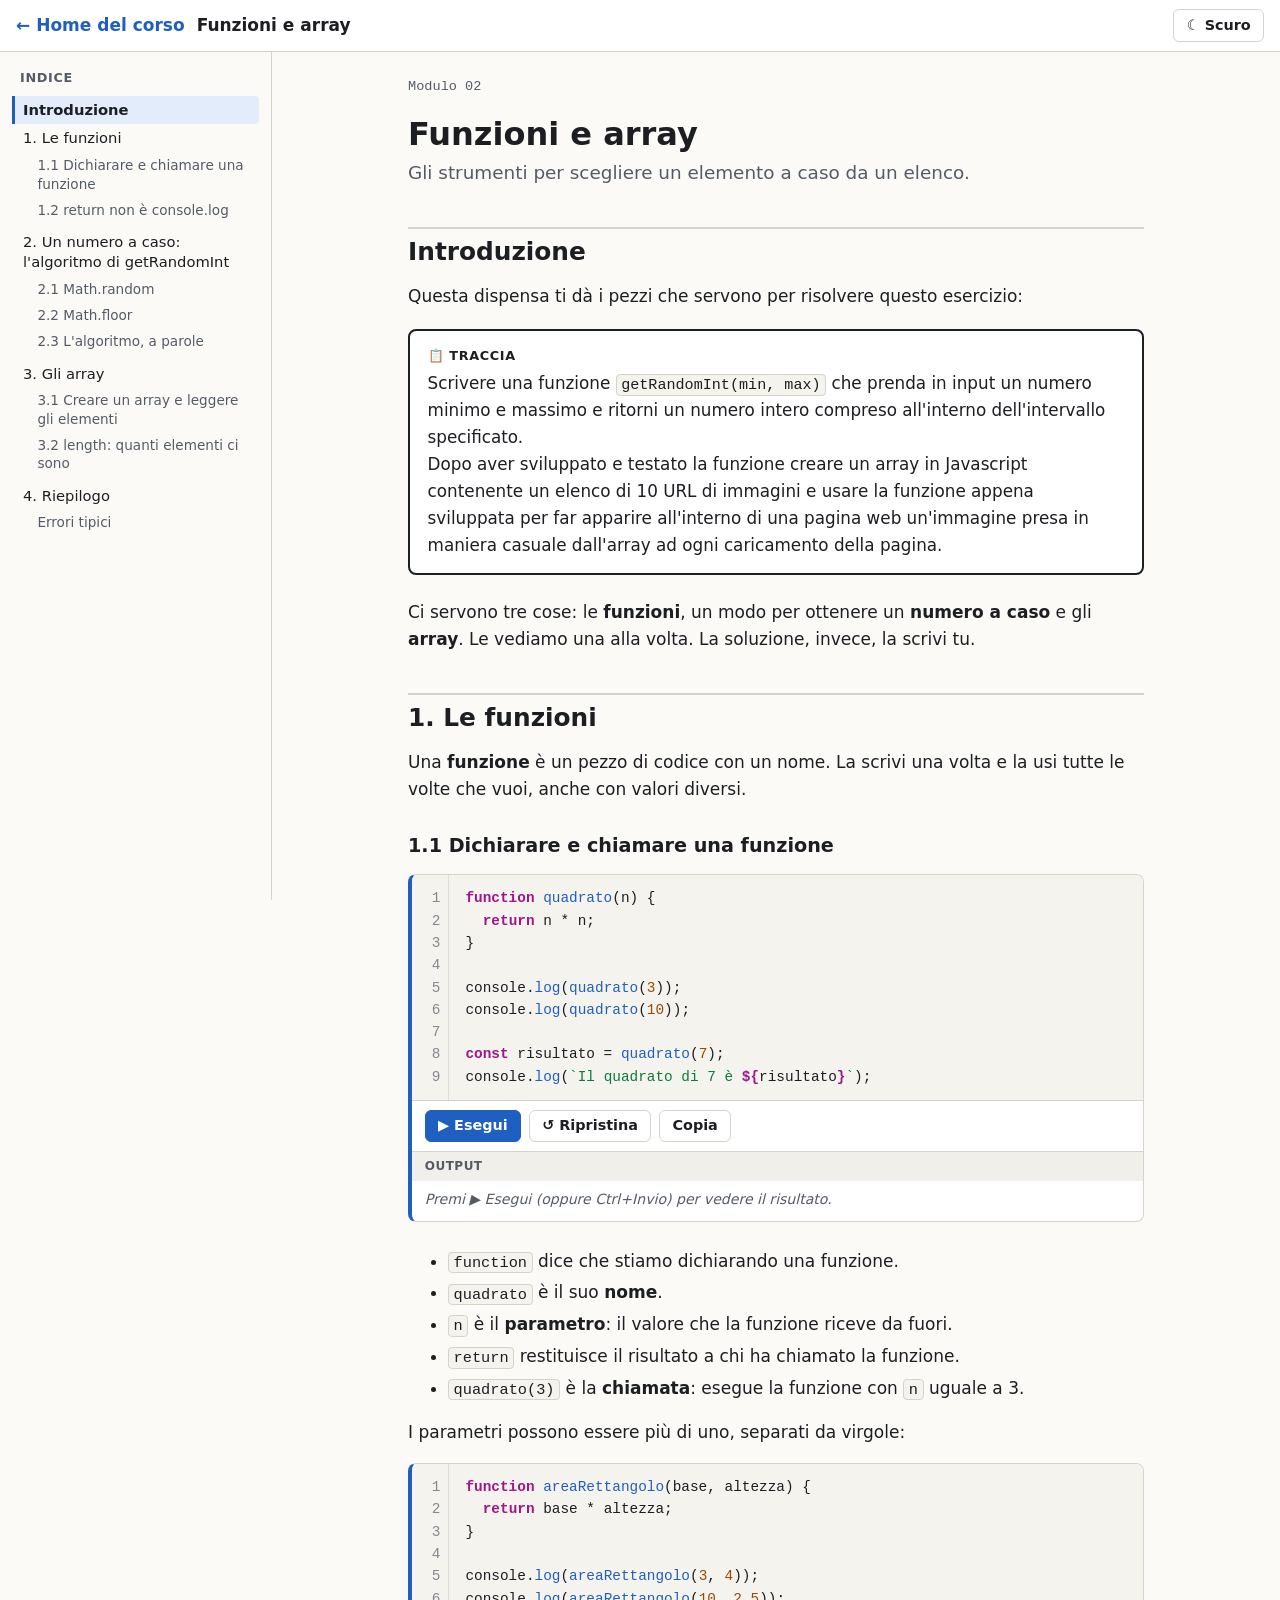
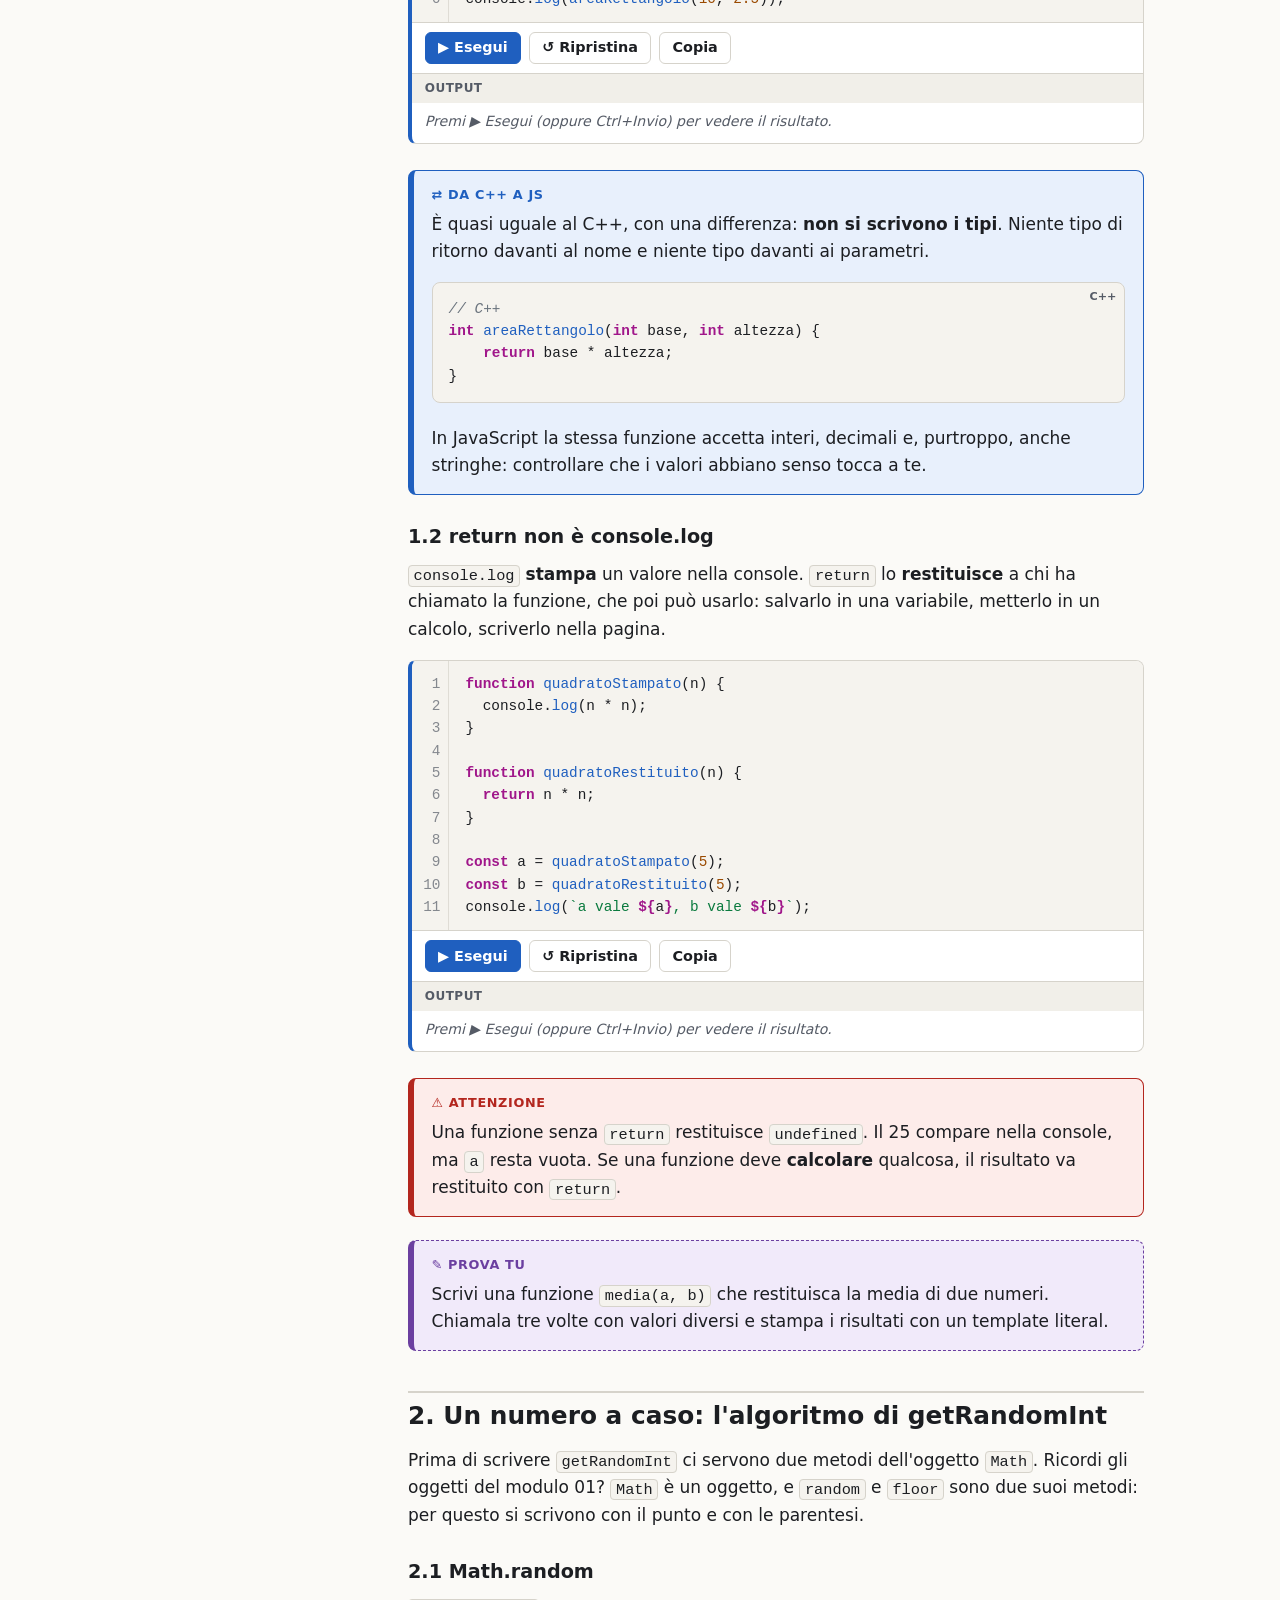
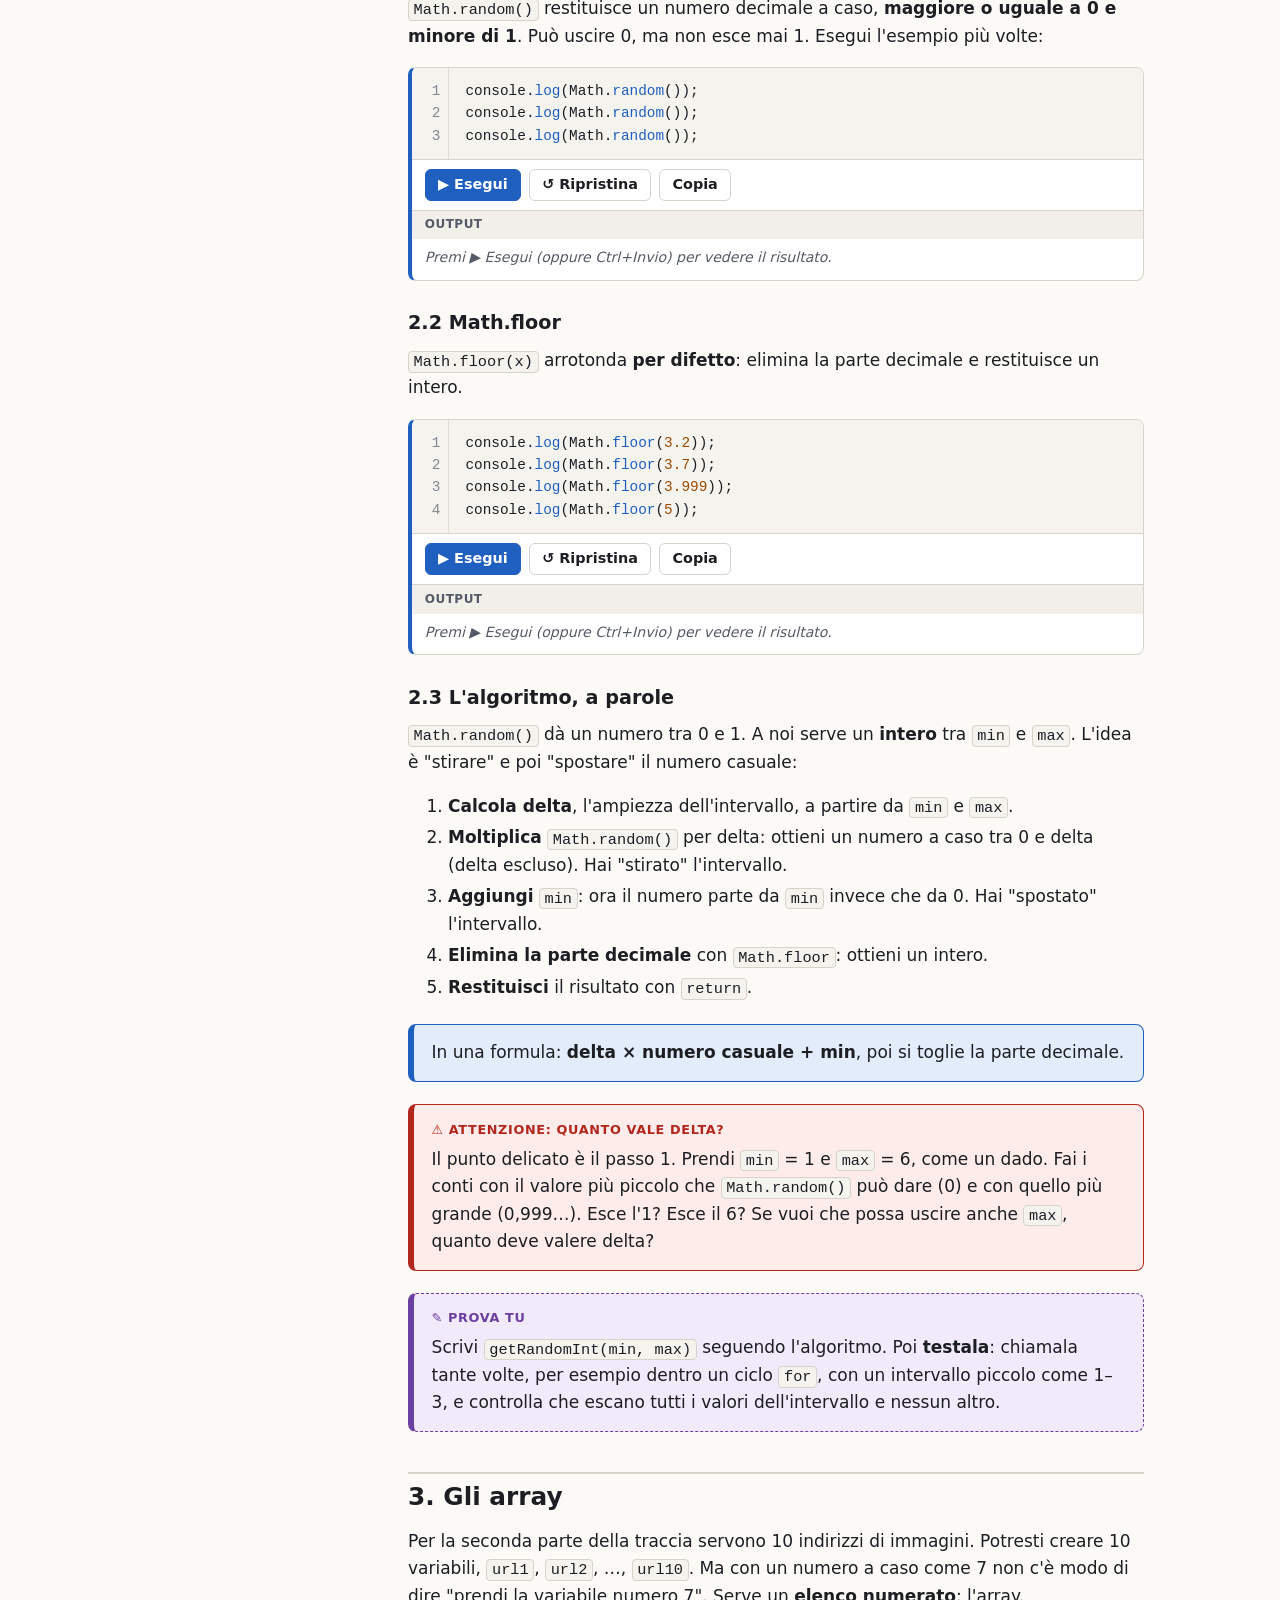
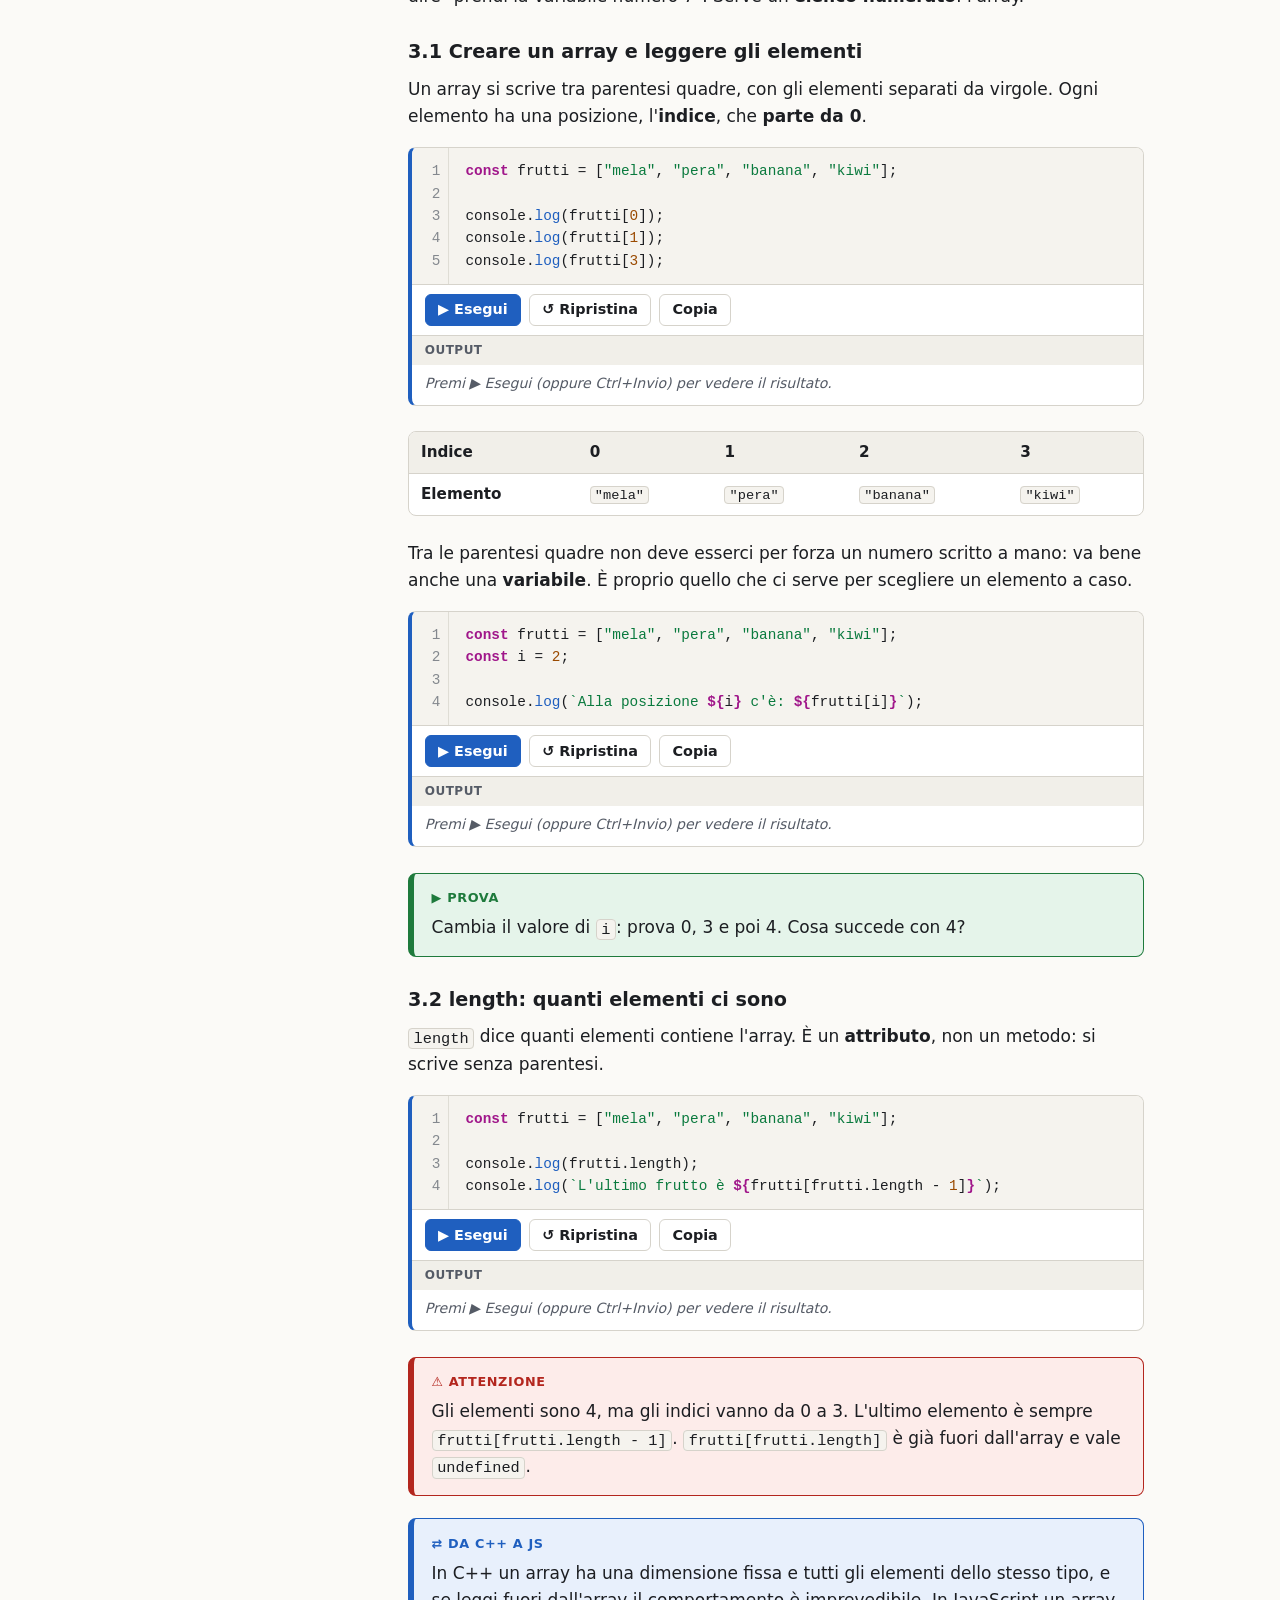
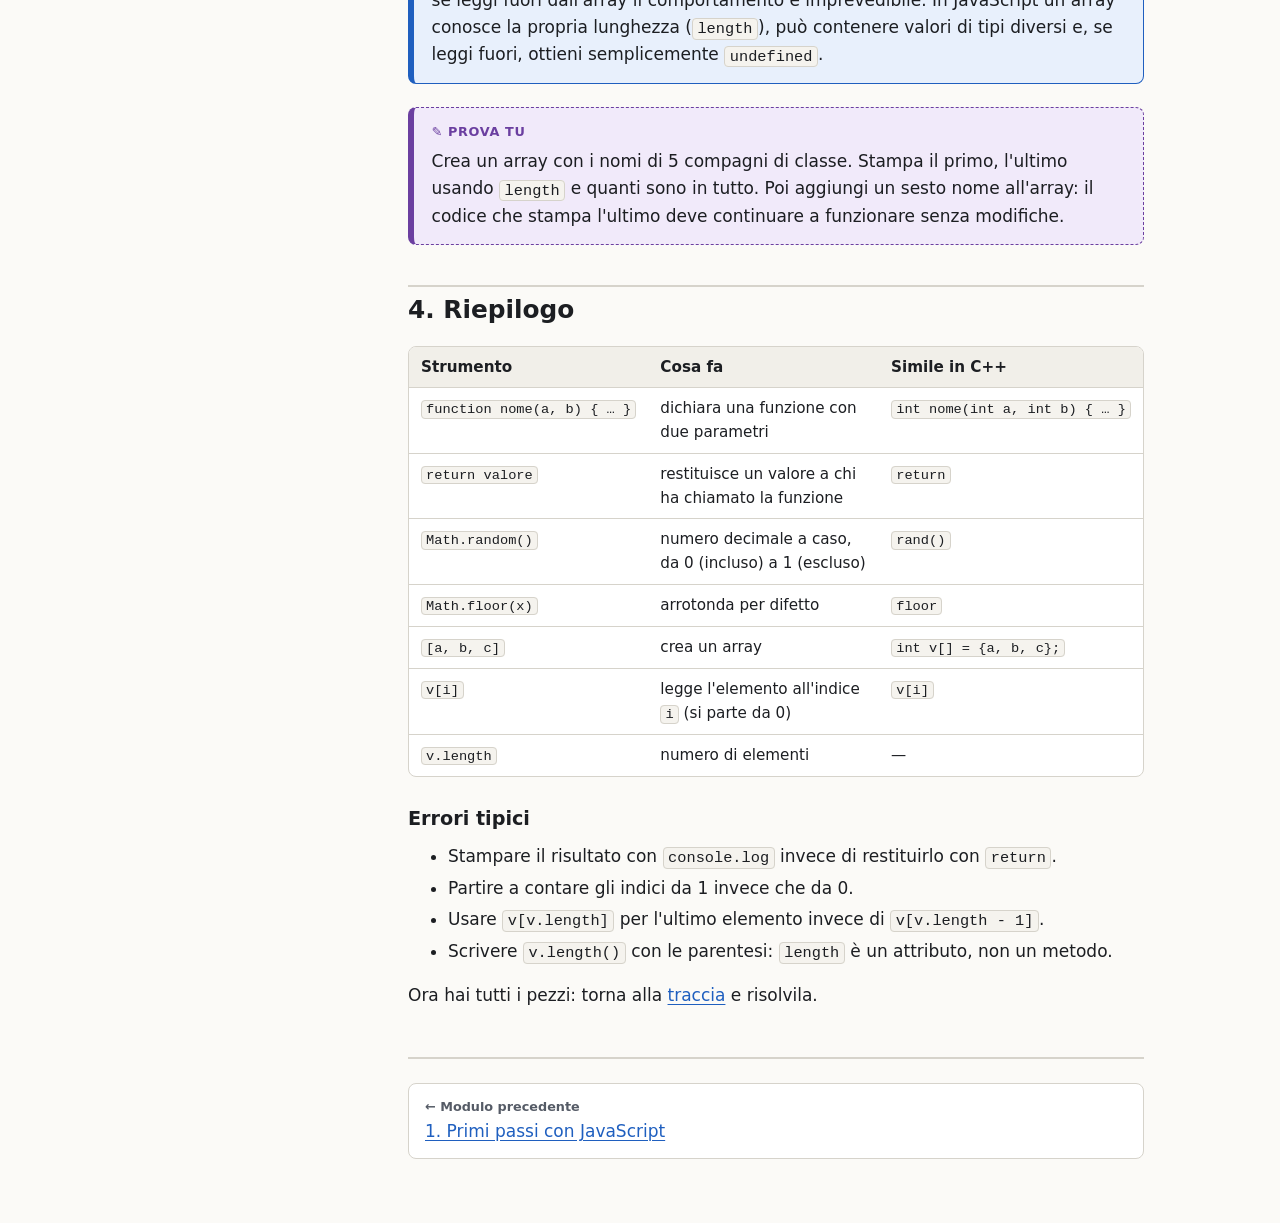
==== moduli/02-funzioni-array/index.html @ aa4c2f91 "Modulo 02: funzioni, algoritmo di getRandomInt e primi passi con gli array Co-Authored-By: Claude Op" ====
<!DOCTYPE html>
<html lang="it">
<head>
  <meta charset="UTF-8">
  <meta name="viewport" content="width=device-width, initial-scale=1">
  <title>Funzioni e array · TPSIT 4° anno</title>
  <link rel="stylesheet" href="../../assets/css/base.css">
  <link rel="stylesheet" href="../../assets/css/dispensa.css">
  <script src="../../assets/js/tema.js"></script>
  <script src="../../corso.js" defer></script>
  <script src="../../assets/js/corso-ui.js" defer></script>
  <script src="../../assets/js/dispensa.js" defer></script>
  <script src="../../assets/js/runner.js" defer></script>
</head>
<body data-radice="../../" data-modulo="02-funzioni-array">

  <header class="barra">
    <button type="button" class="pulsante indice-apri" aria-controls="indice" aria-expanded="false">☰ Indice</button>
    <a class="barra-home" href="../../index.html">← Home <span class="testo-lungo">del corso</span></a>
    <span class="barra-titolo">Funzioni e array</span>
    <button type="button" class="pulsante tema-interruttore" data-tema-interruttore>☾ Scuro</button>
  </header>

  <div class="dispensa">
    <nav class="dispensa-indice" id="indice" aria-label="Indice della dispensa">
      <p class="indice-titolo">Indice</p>
      <ol data-indice></ol>
    </nav>

    <main class="dispensa-contenuto">
      <header class="dispensa-intestazione">
        <p class="scheda-numero">Modulo 02</p>
        <h1>Funzioni e array</h1>
        <p class="sottotitolo">Gli strumenti per scegliere un elemento a caso da un elenco.</p>
      </header>

      <!-- ================================================================
           INTRODUZIONE
           ================================================================ -->
      <section>
        <h2 id="introduzione">Introduzione</h2>

        <p>Questa dispensa ti dà i pezzi che servono per risolvere questo esercizio:</p>

        <blockquote class="traccia">
          <p>Scrivere una funzione <code>getRandomInt(min, max)</code> che prenda in input un numero minimo e massimo e ritorni un numero intero compreso all'interno dell'intervallo specificato.</p>
          <p>Dopo aver sviluppato e testato la funzione creare un array in Javascript contenente un elenco di 10 URL di immagini e usare la funzione appena sviluppata per far apparire all'interno di una pagina web un'immagine presa in maniera casuale dall'array ad ogni caricamento della pagina.</p>
        </blockquote>

        <p>Ci servono tre cose: le <strong>funzioni</strong>, un modo per ottenere un <strong>numero a caso</strong> e gli <strong>array</strong>. Le vediamo una alla volta. La soluzione, invece, la scrivi tu.</p>
      </section>

      <!-- ================================================================
           1. FUNZIONI
           ================================================================ -->
      <section>
        <h2 id="s1">1. Le funzioni</h2>

        <p>Una <strong>funzione</strong> è un pezzo di codice con un nome. La scrivi una volta e la usi tutte le volte che vuoi, anche con valori diversi.</p>

        <h3 id="s1-1">1.1 Dichiarare e chiamare una funzione</h3>

        <script type="text/plain" data-esegui>
          function quadrato(n) {
            return n * n;
          }

          console.log(quadrato(3));
          console.log(quadrato(10));

          const risultato = quadrato(7);
          console.log(`Il quadrato di 7 è ${risultato}`);
        </script>

        <ul>
          <li><code>function</code> dice che stiamo dichiarando una funzione.</li>
          <li><code>quadrato</code> è il suo <strong>nome</strong>.</li>
          <li><code>n</code> è il <strong>parametro</strong>: il valore che la funzione riceve da fuori.</li>
          <li><code>return</code> restituisce il risultato a chi ha chiamato la funzione.</li>
          <li><code>quadrato(3)</code> è la <strong>chiamata</strong>: esegue la funzione con <code>n</code> uguale a 3.</li>
        </ul>

        <p>I parametri possono essere più di uno, separati da virgole:</p>

        <script type="text/plain" data-esegui>
          function areaRettangolo(base, altezza) {
            return base * altezza;
          }

          console.log(areaRettangolo(3, 4));
          console.log(areaRettangolo(10, 2.5));
        </script>

        <aside class="box box-cpp">
          <p>È quasi uguale al C++, con una differenza: <strong>non si scrivono i tipi</strong>. Niente tipo di ritorno davanti al nome e niente tipo davanti ai parametri.</p>
          <script type="text/plain" data-codice="cpp">
            // C++
            int areaRettangolo(int base, int altezza) {
                return base * altezza;
            }
          </script>
          <p>In JavaScript la stessa funzione accetta interi, decimali e, purtroppo, anche stringhe: controllare che i valori abbiano senso tocca a te.</p>
        </aside>

        <h3 id="s1-2">1.2 return non è console.log</h3>

        <p><code>console.log</code> <strong>stampa</strong> un valore nella console. <code>return</code> lo <strong>restituisce</strong> a chi ha chiamato la funzione, che poi può usarlo: salvarlo in una variabile, metterlo in un calcolo, scriverlo nella pagina.</p>

        <script type="text/plain" data-esegui>
          function quadratoStampato(n) {
            console.log(n * n);
          }

          function quadratoRestituito(n) {
            return n * n;
          }

          const a = quadratoStampato(5);
          const b = quadratoRestituito(5);
          console.log(`a vale ${a}, b vale ${b}`);
        </script>

        <aside class="box box-attenzione">
          <p>Una funzione senza <code>return</code> restituisce <code>undefined</code>. Il 25 compare nella console, ma <code>a</code> resta vuota. Se una funzione deve <strong>calcolare</strong> qualcosa, il risultato va restituito con <code>return</code>.</p>
        </aside>

        <aside class="box box-prova-tu">
          <p>Scrivi una funzione <code>media(a, b)</code> che restituisca la media di due numeri. Chiamala tre volte con valori diversi e stampa i risultati con un template literal.</p>
        </aside>
      </section>

      <!-- ================================================================
           2. NUMERI A CASO
           ================================================================ -->
      <section>
        <h2 id="s2">2. Un numero a caso: l'algoritmo di getRandomInt</h2>

        <p>Prima di scrivere <code>getRandomInt</code> ci servono due metodi dell'oggetto <code>Math</code>. Ricordi gli oggetti del modulo 01? <code>Math</code> è un oggetto, e <code>random</code> e <code>floor</code> sono due suoi metodi: per questo si scrivono con il punto e con le parentesi.</p>

        <h3 id="s2-1">2.1 Math.random</h3>

        <p><code>Math.random()</code> restituisce un numero decimale a caso, <strong>maggiore o uguale a 0 e minore di 1</strong>. Può uscire 0, ma non esce mai 1. Esegui l'esempio più volte:</p>

        <script type="text/plain" data-esegui>
          console.log(Math.random());
          console.log(Math.random());
          console.log(Math.random());
        </script>

        <h3 id="s2-2">2.2 Math.floor</h3>

        <p><code>Math.floor(x)</code> arrotonda <strong>per difetto</strong>: elimina la parte decimale e restituisce un intero.</p>

        <script type="text/plain" data-esegui>
          console.log(Math.floor(3.2));
          console.log(Math.floor(3.7));
          console.log(Math.floor(3.999));
          console.log(Math.floor(5));
        </script>

        <h3 id="s2-3">2.3 L'algoritmo, a parole</h3>

        <p><code>Math.random()</code> dà un numero tra 0 e 1. A noi serve un <strong>intero</strong> tra <code>min</code> e <code>max</code>. L'idea è "stirare" e poi "spostare" il numero casuale:</p>

        <ol>
          <li><strong>Calcola delta</strong>, l'ampiezza dell'intervallo, a partire da <code>min</code> e <code>max</code>.</li>
          <li><strong>Moltiplica</strong> <code>Math.random()</code> per delta: ottieni un numero a caso tra 0 e delta (delta escluso). Hai "stirato" l'intervallo.</li>
          <li><strong>Aggiungi</strong> <code>min</code>: ora il numero parte da <code>min</code> invece che da 0. Hai "spostato" l'intervallo.</li>
          <li><strong>Elimina la parte decimale</strong> con <code>Math.floor</code>: ottieni un intero.</li>
          <li><strong>Restituisci</strong> il risultato con <code>return</code>.</li>
        </ol>

        <aside class="box box-regola">
          <p>In una formula: <strong>delta × numero casuale + min</strong>, poi si toglie la parte decimale.</p>
        </aside>

        <aside class="box box-attenzione" data-titolo="⚠ Attenzione: quanto vale delta?">
          <p>Il punto delicato è il passo 1. Prendi <code>min</code> = 1 e <code>max</code> = 6, come un dado. Fai i conti con il valore più piccolo che <code>Math.random()</code> può dare (0) e con quello più grande (0,999…). Esce l'1? Esce il 6? Se vuoi che possa uscire anche <code>max</code>, quanto deve valere delta?</p>
        </aside>

        <aside class="box box-prova-tu">
          <p>Scrivi <code>getRandomInt(min, max)</code> seguendo l'algoritmo. Poi <strong>testala</strong>: chiamala tante volte, per esempio dentro un ciclo <code>for</code>, con un intervallo piccolo come 1–3, e controlla che escano tutti i valori dell'intervallo e nessun altro.</p>
        </aside>
      </section>

      <!-- ================================================================
           3. ARRAY
           ================================================================ -->
      <section>
        <h2 id="s3">3. Gli array</h2>

        <p>Per la seconda parte della traccia servono 10 indirizzi di immagini. Potresti creare 10 variabili, <code>url1</code>, <code>url2</code>, …, <code>url10</code>. Ma con un numero a caso come 7 non c'è modo di dire "prendi la variabile numero 7". Serve un <strong>elenco numerato</strong>: l'array.</p>

        <h3 id="s3-1">3.1 Creare un array e leggere gli elementi</h3>

        <p>Un array si scrive tra parentesi quadre, con gli elementi separati da virgole. Ogni elemento ha una posizione, l'<strong>indice</strong>, che <strong>parte da 0</strong>.</p>

        <script type="text/plain" data-esegui>
          const frutti = ["mela", "pera", "banana", "kiwi"];

          console.log(frutti[0]);
          console.log(frutti[1]);
          console.log(frutti[3]);
        </script>

        <div class="tabella">
          <table>
            <thead><tr><th>Indice</th><th>0</th><th>1</th><th>2</th><th>3</th></tr></thead>
            <tbody><tr><td><strong>Elemento</strong></td><td><code>"mela"</code></td><td><code>"pera"</code></td><td><code>"banana"</code></td><td><code>"kiwi"</code></td></tr></tbody>
          </table>
        </div>

        <p>Tra le parentesi quadre non deve esserci per forza un numero scritto a mano: va bene anche una <strong>variabile</strong>. È proprio quello che ci serve per scegliere un elemento a caso.</p>

        <script type="text/plain" data-esegui>
          const frutti = ["mela", "pera", "banana", "kiwi"];
          const i = 2;

          console.log(`Alla posizione ${i} c'è: ${frutti[i]}`);
        </script>

        <aside class="box box-prova">
          <p>Cambia il valore di <code>i</code>: prova 0, 3 e poi 4. Cosa succede con 4?</p>
        </aside>

        <h3 id="s3-2">3.2 length: quanti elementi ci sono</h3>

        <p><code>length</code> dice quanti elementi contiene l'array. È un <strong>attributo</strong>, non un metodo: si scrive senza parentesi.</p>

        <script type="text/plain" data-esegui>
          const frutti = ["mela", "pera", "banana", "kiwi"];

          console.log(frutti.length);
          console.log(`L'ultimo frutto è ${frutti[frutti.length - 1]}`);
        </script>

        <aside class="box box-attenzione">
          <p>Gli elementi sono 4, ma gli indici vanno da 0 a 3. L'ultimo elemento è sempre <code>frutti[frutti.length - 1]</code>. <code>frutti[frutti.length]</code> è già fuori dall'array e vale <code>undefined</code>.</p>
        </aside>

        <aside class="box box-cpp">
          <p>In C++ un array ha una dimensione fissa e tutti gli elementi dello stesso tipo, e se leggi fuori dall'array il comportamento è imprevedibile. In JavaScript un array conosce la propria lunghezza (<code>length</code>), può contenere valori di tipi diversi e, se leggi fuori, ottieni semplicemente <code>undefined</code>.</p>
        </aside>

        <aside class="box box-prova-tu">
          <p>Crea un array con i nomi di 5 compagni di classe. Stampa il primo, l'ultimo usando <code>length</code> e quanti sono in tutto. Poi aggiungi un sesto nome all'array: il codice che stampa l'ultimo deve continuare a funzionare senza modifiche.</p>
        </aside>
      </section>

      <!-- ================================================================
           4. RIEPILOGO
           ================================================================ -->
      <section>
        <h2 id="s4">4. Riepilogo</h2>

        <div class="tabella">
          <table>
            <thead><tr><th>Strumento</th><th>Cosa fa</th><th>Simile in C++</th></tr></thead>
            <tbody>
              <tr><td><code>function nome(a, b) { … }</code></td><td>dichiara una funzione con due parametri</td><td><code>int nome(int a, int b) { … }</code></td></tr>
              <tr><td><code>return valore</code></td><td>restituisce un valore a chi ha chiamato la funzione</td><td><code>return</code></td></tr>
              <tr><td><code>Math.random()</code></td><td>numero decimale a caso, da 0 (incluso) a 1 (escluso)</td><td><code>rand()</code></td></tr>
              <tr><td><code>Math.floor(x)</code></td><td>arrotonda per difetto</td><td><code>floor</code></td></tr>
              <tr><td><code>[a, b, c]</code></td><td>crea un array</td><td><code>int v[] = {a, b, c};</code></td></tr>
              <tr><td><code>v[i]</code></td><td>legge l'elemento all'indice <code>i</code> (si parte da 0)</td><td><code>v[i]</code></td></tr>
              <tr><td><code>v.length</code></td><td>numero di elementi</td><td>—</td></tr>
            </tbody>
          </table>
        </div>

        <h3 id="s4-errori">Errori tipici</h3>

        <ul>
          <li>Stampare il risultato con <code>console.log</code> invece di restituirlo con <code>return</code>.</li>
          <li>Partire a contare gli indici da 1 invece che da 0.</li>
          <li>Usare <code>v[v.length]</code> per l'ultimo elemento invece di <code>v[v.length - 1]</code>.</li>
          <li>Scrivere <code>v.length()</code> con le parentesi: <code>length</code> è un attributo, non un metodo.</li>
        </ul>

        <p>Ora hai tutti i pezzi: torna alla <a href="#introduzione">traccia</a> e risolvila.</p>
      </section>

      <nav class="nav-moduli" data-navigazione-moduli aria-label="Altri moduli"></nav>
    </main>
  </div>

</body>
</html>
---- assets/css/base.css ----
/* ==========================================================================
   base.css — stile comune a tutto il corso
   Contiene: variabili dei colori (tema chiaro e scuro), tipografia,
   barra di navigazione, pulsanti, schede della home, box didattici,
   tabelle, blocchi di codice ed evidenziazione della sintassi, stampa.
   ========================================================================== */

/* --------------------------------------------------------------------------
   1. Variabili: tema chiaro (predefinito)
   -------------------------------------------------------------------------- */
:root {
  color-scheme: light;

  --sfondo: #fbfaf7;
  --sfondo-alt: #f1efe9;      /* riquadri, intestazioni di tabella */
  --superficie: #ffffff;      /* schede, editor */
  --testo: #1c1e22;
  --testo-tenue: #555b66;
  --bordo: #d6d3cb;
  --accento: #1f5fbf;
  --accento-testo: #ffffff;
  --accento-tenue: #e3ecfa;
  --focus: #b8860b;

  /* stati: usati con bordi, icone e testo, mai da soli */
  --ok: #1e7a3c;
  --ok-tenue: #e2f3e7;
  --errore: #b3261e;
  --errore-tenue: #fbe6e4;
  --avviso: #8a5a00;
  --avviso-tenue: #fdf1d8;

  /* box didattici */
  --box-cpp: #1f5fbf;        --box-cpp-sfondo: #e8f0fc;
  --box-attenzione: #b3261e; --box-attenzione-sfondo: #fdecea;
  --box-prova: #1e7a3c;      --box-prova-sfondo: #e5f4ea;
  --box-provatu: #6b3fa0;    --box-provatu-sfondo: #f1eafa;
  --box-curiosita: #8a5a00;  --box-curiosita-sfondo: #fdf3dc;

  /* codice */
  --codice-sfondo: #f5f3ee;
  --codice-testo: #1c1e22;
  --tk-commento: #6a737d;
  --tk-stringa: #0a7a3e;
  --tk-numero: #9a4a00;
  --tk-parola: #a0168a;
  --tk-funzione: #1f5fbf;
  --tk-tag: #a0168a;
  --tk-attributo: #9a4a00;
  --tk-proprieta: #1f5fbf;

  --font-testo: system-ui, -apple-system, "Segoe UI", Roboto, "Helvetica Neue", Arial, sans-serif;
  --font-codice: ui-monospace, "Cascadia Code", "SF Mono", Menlo, Consolas, "Liberation Mono", monospace;

  --raggio: 8px;
  --ombra: 0 1px 2px rgba(0, 0, 0, 0.06), 0 2px 8px rgba(0, 0, 0, 0.05);
  --altezza-barra: 3.25rem;
}

/* --------------------------------------------------------------------------
   2. Tema scuro: preferenza di sistema (se l'utente non ha scelto "chiaro")
      oppure scelta manuale. I valori sono ripetuti due volte perché il CSS
      non permette di condividere un blocco tra @media e un selettore.
   -------------------------------------------------------------------------- */
@media (prefers-color-scheme: dark) {
  :root:not([data-tema="chiaro"]) {
    color-scheme: dark;
    --sfondo: #15171b;
    --sfondo-alt: #1f2228;
    --superficie: #1b1e23;
    --testo: #e7e5e0;
    --testo-tenue: #a7adb8;
    --bordo: #393e47;
    --accento: #7fb0ff;
    --accento-testo: #0d1420;
    --accento-tenue: #1d2c45;
    --focus: #f2c94c;
    --ok: #6fd08f;          --ok-tenue: #17321f;
    --errore: #ff8a80;      --errore-tenue: #3a1d1b;
    --avviso: #f2c94c;      --avviso-tenue: #352a10;
    --box-cpp: #7fb0ff;        --box-cpp-sfondo: #1a2638;
    --box-attenzione: #ff8a80; --box-attenzione-sfondo: #351c1a;
    --box-prova: #6fd08f;      --box-prova-sfondo: #172d1e;
    --box-provatu: #c7a6f5;    --box-provatu-sfondo: #2a2138;
    --box-curiosita: #f2c94c;  --box-curiosita-sfondo: #2f2712;
    --codice-sfondo: #1f2228;
    --codice-testo: #e7e5e0;
    --tk-commento: #8b949e;
    --tk-stringa: #8fd6a3;
    --tk-numero: #f0b37e;
    --tk-parola: #f08fd8;
    --tk-funzione: #8ab8ff;
    --tk-tag: #f08fd8;
    --tk-attributo: #f0b37e;
    --tk-proprieta: #8ab8ff;
    --ombra: 0 1px 2px rgba(0, 0, 0, 0.4);
  }
}

:root[data-tema="scuro"] {
  color-scheme: dark;
  --sfondo: #15171b;
  --sfondo-alt: #1f2228;
  --superficie: #1b1e23;
  --testo: #e7e5e0;
  --testo-tenue: #a7adb8;
  --bordo: #393e47;
  --accento: #7fb0ff;
  --accento-testo: #0d1420;
  --accento-tenue: #1d2c45;
  --focus: #f2c94c;
  --ok: #6fd08f;          --ok-tenue: #17321f;
  --errore: #ff8a80;      --errore-tenue: #3a1d1b;
  --avviso: #f2c94c;      --avviso-tenue: #352a10;
  --box-cpp: #7fb0ff;        --box-cpp-sfondo: #1a2638;
  --box-attenzione: #ff8a80; --box-attenzione-sfondo: #351c1a;
  --box-prova: #6fd08f;      --box-prova-sfondo: #172d1e;
  --box-provatu: #c7a6f5;    --box-provatu-sfondo: #2a2138;
  --box-curiosita: #f2c94c;  --box-curiosita-sfondo: #2f2712;
  --codice-sfondo: #1f2228;
  --codice-testo: #e7e5e0;
  --tk-commento: #8b949e;
  --tk-stringa: #8fd6a3;
  --tk-numero: #f0b37e;
  --tk-parola: #f08fd8;
  --tk-funzione: #8ab8ff;
  --tk-tag: #f08fd8;
  --tk-attributo: #f0b37e;
  --tk-proprieta: #8ab8ff;
  --ombra: 0 1px 2px rgba(0, 0, 0, 0.4);
}

/* --------------------------------------------------------------------------
   3. Tipografia e impostazioni generali
   -------------------------------------------------------------------------- */
*, *::before, *::after { box-sizing: border-box; }

/* l'attributo hidden deve vincere su qualsiasi display (es. .pulsante) */
[hidden] { display: none !important; }

html {
  -webkit-text-size-adjust: 100%;
  text-size-adjust: 100%;
  scroll-padding-top: calc(var(--altezza-barra) + 1rem);
}

body {
  margin: 0;
  background: var(--sfondo);
  color: var(--testo);
  font-family: var(--font-testo);
  font-size: 1.0625rem;
  line-height: 1.6;
}

h1, h2, h3, h4 { line-height: 1.25; margin: 1.6em 0 0.6em; }
h1 { font-size: 2rem; margin-top: 0.5em; }
h2 { font-size: 1.55rem; }
h3 { font-size: 1.2rem; }
h4 { font-size: 1.05rem; }

p, ul, ol { margin: 0 0 1em; }
li + li { margin-top: 0.25em; }

a { color: var(--accento); text-underline-offset: 0.15em; }
a:hover { text-decoration-thickness: 2px; }

:focus-visible {
  outline: 3px solid var(--focus);
  outline-offset: 2px;
}

hr { border: 0; border-top: 1px solid var(--bordo); margin: 2.5rem 0; }

strong { font-weight: 700; }

/* codice in linea */
code, kbd {
  font-family: var(--font-codice);
  font-size: 0.9em;
}
:not(pre) > code {
  background: var(--codice-sfondo);
  border: 1px solid var(--bordo);
  border-radius: 4px;
  padding: 0.05em 0.3em;
  overflow-wrap: anywhere;
}
kbd {
  border: 1px solid var(--bordo);
  border-bottom-width: 2px;
  border-radius: 4px;
  padding: 0 0.3em;
  background: var(--superficie);
}

.solo-lettori {
  position: absolute !important;
  width: 1px; height: 1px;
  overflow: hidden;
  clip: rect(0 0 0 0);
  white-space: nowrap;
}

/* --------------------------------------------------------------------------
   4. Barra di navigazione comune
   -------------------------------------------------------------------------- */
.barra {
  position: sticky;
  top: 0;
  z-index: 50;
  display: flex;
  align-items: center;
  gap: 0.75rem;
  min-height: var(--altezza-barra);
  padding: 0.4rem 1rem;
  background: var(--superficie);
  border-bottom: 1px solid var(--bordo);
}
.barra-home {
  white-space: nowrap;
  font-weight: 600;
  text-decoration: none;
}
.barra-home:hover { text-decoration: underline; }
.barra-titolo {
  flex: 1;
  min-width: 0;
  font-weight: 600;
  overflow: hidden;
  text-overflow: ellipsis;
  white-space: nowrap;
}

/* --------------------------------------------------------------------------
   5. Pulsanti
   -------------------------------------------------------------------------- */
.pulsante {
  display: inline-flex;
  align-items: center;
  gap: 0.35em;
  font: inherit;
  font-size: 0.9rem;
  font-weight: 600;
  line-height: 1.2;
  padding: 0.45em 0.85em;
  border: 1px solid var(--bordo);
  border-radius: 6px;
  background: var(--superficie);
  color: var(--testo);
  cursor: pointer;
  text-decoration: none;
}
.pulsante:hover { border-color: var(--accento); }
.pulsante:disabled { opacity: 0.55; cursor: not-allowed; }
.pulsante-primario {
  background: var(--accento);
  border-color: var(--accento);
  color: var(--accento-testo);
}
.pulsante-primario:hover { filter: brightness(1.08); }

.tema-interruttore { flex-shrink: 0; }

/* --------------------------------------------------------------------------
   6. Pagina generica e home del corso
   -------------------------------------------------------------------------- */
.contenitore {
  max-width: 64rem;
  margin: 0 auto;
  padding: 1.5rem 1rem 4rem;
}

.sottotitolo {
  font-size: 1.15rem;
  color: var(--testo-tenue);
  margin-top: -0.3em;
}

.griglia-schede {
  display: grid;
  grid-template-columns: repeat(auto-fill, minmax(17rem, 1fr));
  gap: 1rem;
  padding: 0;
  list-style: none;
}
.griglia-schede > li { margin: 0; }

.scheda {
  position: relative;
  display: flex;
  flex-direction: column;
  height: 100%;
  padding: 1.1rem 1.2rem;
  background: var(--superficie);
  border: 1px solid var(--bordo);
  border-radius: var(--raggio);
  box-shadow: var(--ombra);
}
.scheda h3 { margin: 0 0 0.4em; font-size: 1.15rem; }
.scheda p { margin: 0 0 0.75em; color: var(--testo-tenue); }
.scheda-numero {
  font-family: var(--font-codice);
  font-size: 0.85rem;
  color: var(--testo-tenue);
}
/* tutta la scheda è cliccabile: il link si estende con ::after */
.scheda a.scheda-link { text-decoration: none; color: var(--testo); }
.scheda a.scheda-link::after { content: ""; position: absolute; inset: 0; border-radius: var(--raggio); }
.scheda:has(a.scheda-link:hover) { border-color: var(--accento); }
.scheda:has(a.scheda-link:focus-visible) { outline: 3px solid var(--focus); outline-offset: 2px; }
.scheda a.scheda-link:focus-visible { outline: none; }

.scheda-argomenti {
  display: flex;
  flex-wrap: wrap;
  gap: 0.35rem;
  margin: auto 0 0;
  padding: 0;
  list-style: none;
}
.scheda-argomenti li {
  margin: 0;
  font-size: 0.8rem;
  padding: 0.1em 0.55em;
  border-radius: 999px;
  background: var(--sfondo-alt);
  border: 1px solid var(--bordo);
}

/* moduli in preparazione: visibili ma non cliccabili, con etichetta testuale */
.scheda-preparazione { opacity: 0.75; border-style: dashed; box-shadow: none; }
.etichetta-stato {
  display: inline-block;
  font-size: 0.75rem;
  font-weight: 700;
  text-transform: uppercase;
  letter-spacing: 0.04em;
  padding: 0.1em 0.5em;
  border: 1px dashed var(--testo-tenue);
  border-radius: 4px;
  color: var(--testo-tenue);
  margin-bottom: 0.5em;
  align-self: flex-start;
}

/* --------------------------------------------------------------------------
   7. Box didattici
      Uso: <aside class="box box-cpp"> ... </aside>
      Tipi: box-cpp, box-attenzione, box-prova, box-prova-tu, box-curiosita.
      L'etichetta con l'icona viene aggiunta dal CSS: non va scritta a mano.
   -------------------------------------------------------------------------- */
.box {
  --colore-box: var(--accento);
  --sfondo-box: var(--accento-tenue);
  margin: 1.4rem 0;
  padding: 0.9rem 1.1rem 0.9rem 1.1rem;
  border: 1px solid var(--colore-box);
  border-left-width: 6px;
  border-radius: var(--raggio);
  background: var(--sfondo-box);
  break-inside: avoid;
}
.box::before {
  display: block;
  margin-bottom: 0.35rem;
  font-size: 0.8rem;
  font-weight: 800;
  letter-spacing: 0.05em;
  text-transform: uppercase;
  color: var(--colore-box);
}
.box > :last-child { margin-bottom: 0; }

.box-cpp        { --colore-box: var(--box-cpp);        --sfondo-box: var(--box-cpp-sfondo); }
.box-attenzione { --colore-box: var(--box-attenzione); --sfondo-box: var(--box-attenzione-sfondo); }
.box-prova      { --colore-box: var(--box-prova);      --sfondo-box: var(--box-prova-sfondo); }
.box-prova-tu   { --colore-box: var(--box-provatu);    --sfondo-box: var(--box-provatu-sfondo); border-style: dashed; border-left-style: solid; }
.box-curiosita  { --colore-box: var(--box-curiosita);  --sfondo-box: var(--box-curiosita-sfondo); }

.box-cpp::before        { content: "⇄ Da C++ a JS"; }
.box-attenzione::before { content: "⚠ Attenzione"; }
.box-prova::before      { content: "▶ Prova"; }
.box-prova-tu::before   { content: "✎ Prova tu"; }
.box-curiosita::before  { content: "💡 Curiosità"; }
/* box evidenziato senza etichetta: per regole o frasi chiave già titolate nel testo */
.box-regola { --colore-box: var(--accento); --sfondo-box: var(--accento-tenue); }
.box-regola::before { content: none; }

/* box senza etichetta automatica (quando il titolo è già nel testo) */
.box[data-titolo]::before { content: attr(data-titolo); }

/* Traccia di un esercizio: evidenziata come una consegna */
.traccia {
  margin: 1.2rem 0 1.5rem;
  padding: 0.9rem 1.1rem;
  border: 2px solid var(--testo);
  border-radius: var(--raggio);
  background: var(--superficie);
  font-size: 1.05rem;
  break-inside: avoid;
}
.traccia::before {
  content: "📋 Traccia";
  display: block;
  font-size: 0.8rem;
  font-weight: 800;
  letter-spacing: 0.05em;
  text-transform: uppercase;
  margin-bottom: 0.25rem;
}
.traccia p { margin: 0; }

/* --------------------------------------------------------------------------
   8. Tabelle: scorrimento orizzontale solo dentro il contenitore
      Uso: <div class="tabella"><table>...</table></div>
   -------------------------------------------------------------------------- */
.tabella {
  overflow-x: auto;
  margin: 1.2rem 0 1.5rem;
  border: 1px solid var(--bordo);
  border-radius: var(--raggio);
  background: var(--superficie);
}
.tabella table {
  width: 100%;
  border-collapse: collapse;
  font-size: 0.95rem;
}
.tabella th, .tabella td {
  padding: 0.5rem 0.75rem;
  text-align: left;
  vertical-align: top;
  border-bottom: 1px solid var(--bordo);
}
.tabella th {
  background: var(--sfondo-alt);
  font-weight: 700;
  white-space: nowrap;
}
.tabella tr:last-child td { border-bottom: 0; }
.tabella td code { white-space: nowrap; overflow-wrap: normal; }

/* --------------------------------------------------------------------------
   9. Blocchi di codice da leggere ed evidenziazione della sintassi
      Uso: <pre class="codice"><code class="lang-js">...</code></pre>
      (lang-js, lang-html, lang-css, lang-cpp)
   -------------------------------------------------------------------------- */
pre.codice {
  position: relative;
  margin: 1rem 0 1.4rem;
  padding: 0.9rem 1rem;
  overflow-x: auto;
  background: var(--codice-sfondo);
  color: var(--codice-testo);
  border: 1px solid var(--bordo);
  border-radius: var(--raggio);
  font-family: var(--font-codice);
  font-size: 0.9rem;
  line-height: 1.55;
  tab-size: 2;
}
pre.codice code { font-size: inherit; }
/* etichetta del linguaggio in alto a destra */
pre.codice[data-lingua]::after {
  content: attr(data-lingua);
  position: absolute;
  top: 0.3rem;
  right: 0.5rem;
  font-family: var(--font-testo);
  font-size: 0.7rem;
  font-weight: 700;
  text-transform: uppercase;
  color: var(--testo-tenue);
}

.tk-commento  { color: var(--tk-commento); font-style: italic; }
.tk-stringa   { color: var(--tk-stringa); }
.tk-numero    { color: var(--tk-numero); }
.tk-parola    { color: var(--tk-parola); font-weight: 600; }
.tk-funzione  { color: var(--tk-funzione); }
.tk-tag       { color: var(--tk-tag); }
.tk-attributo { color: var(--tk-attributo); }
.tk-proprieta { color: var(--tk-proprieta); }

/* --------------------------------------------------------------------------
   10. Responsive
   -------------------------------------------------------------------------- */
@media (max-width: 40rem) {
  body { font-size: 1rem; }
  h1 { font-size: 1.6rem; }
  h2 { font-size: 1.35rem; }
  .barra { padding: 0.4rem 0.6rem; gap: 0.5rem; }
  .barra-home .testo-lungo { display: none; }
}

/* --------------------------------------------------------------------------
   11. Stampa (comune). Le regole specifiche delle dispense sono in dispensa.css
   -------------------------------------------------------------------------- */
@media print {
  :root, :root[data-tema="scuro"] {
    color-scheme: light;
    --sfondo: #fff; --superficie: #fff; --sfondo-alt: #f0f0f0;
    --testo: #000; --testo-tenue: #333; --bordo: #999;
    --codice-sfondo: #f6f6f6; --codice-testo: #000;
    --tk-commento: #555; --tk-stringa: #000; --tk-numero: #000; --tk-parola: #000;
    --tk-funzione: #000; --tk-tag: #000; --tk-attributo: #000; --tk-proprieta: #000;
  }
  body { font-size: 11pt; background: #fff; }
  .barra, .pulsante, button, .non-stampare { display: none !important; }
  a { color: #000; }
  pre, .box, .traccia, table, figure { break-inside: avoid; }
  h2, h3, h4 { break-after: avoid; }
  .tk-parola { font-weight: 700; }
}
---- assets/css/dispensa.css ----
/* ==========================================================================
   dispensa.css — layout comune a tutte le dispense
   Contiene: indice laterale (fisso su desktop, a scomparsa su mobile),
   area dei contenuti, componente "codice eseguibile", richiami agli
   strumenti, navigazione tra moduli, regole di stampa delle dispense.
   Va incluso DOPO base.css.
   ========================================================================== */

/* --------------------------------------------------------------------------
   1. Struttura della pagina
   -------------------------------------------------------------------------- */
.dispensa {
  display: grid;
  grid-template-columns: 1fr;
  max-width: 82rem;
  margin: 0 auto;
}

.dispensa-contenuto {
  min-width: 0;          /* permette alle tabelle di scorrere dentro il loro box */
  max-width: 48rem;
  width: 100%;
  margin: 0 auto;
  padding: 1.5rem 1rem 4rem;
}

.dispensa-intestazione { margin-bottom: 2rem; }
.dispensa-intestazione h1 { margin-bottom: 0.3em; }

.dispensa-contenuto section { margin-bottom: 2.5rem; }
.dispensa-contenuto h2 {
  padding-top: 0.5rem;
  border-top: 2px solid var(--bordo);
}

/* --------------------------------------------------------------------------
   2. Indice laterale
   -------------------------------------------------------------------------- */
.indice-apri { display: inline-flex; flex-shrink: 0; }

.dispensa-indice {
  position: fixed;
  top: var(--altezza-barra);
  bottom: 0;
  left: 0;
  z-index: 40;
  width: min(20rem, 85vw);
  padding: 1rem 0.75rem 2rem;
  overflow-y: auto;
  background: var(--superficie);
  border-right: 1px solid var(--bordo);
  box-shadow: 4px 0 16px rgba(0, 0, 0, 0.15);
  transform: translateX(-105%);
  transition: transform 0.2s ease;
  visibility: hidden;
}
.dispensa-indice.aperto { transform: none; visibility: visible; }

.indice-titolo {
  margin: 0 0 0.5rem 0.5rem;
  font-size: 0.8rem;
  font-weight: 800;
  letter-spacing: 0.05em;
  text-transform: uppercase;
  color: var(--testo-tenue);
}
.dispensa-indice ol { list-style: none; margin: 0; padding: 0; }
.dispensa-indice ol ol { padding-left: 0.9rem; margin-bottom: 0.3rem; }
.dispensa-indice li { margin: 0; }
.dispensa-indice a {
  display: block;
  padding: 0.25rem 0.5rem;
  border-left: 3px solid transparent;
  border-radius: 0 4px 4px 0;
  color: var(--testo);
  text-decoration: none;
  font-size: 0.92rem;
  line-height: 1.35;
}
.dispensa-indice ol ol a { font-size: 0.85rem; color: var(--testo-tenue); }
.dispensa-indice a:hover { background: var(--sfondo-alt); }
/* sezione corrente: bordo, sfondo e grassetto (non solo colore) */
.dispensa-indice a.corrente {
  border-left-color: var(--accento);
  background: var(--accento-tenue);
  color: var(--testo);
  font-weight: 700;
}

.velo-indice {
  position: fixed;
  inset: var(--altezza-barra) 0 0 0;
  z-index: 35;
  background: rgba(0, 0, 0, 0.35);
}

@media (min-width: 64rem) {
  .dispensa { grid-template-columns: 17rem minmax(0, 1fr); }
  .indice-apri, .velo-indice { display: none !important; }
  .dispensa-indice {
    position: sticky;
    top: var(--altezza-barra);
    align-self: start;
    height: calc(100vh - var(--altezza-barra));
    width: auto;
    transform: none;
    visibility: visible;
    box-shadow: none;
    background: transparent;
    transition: none;
  }
}

/* --------------------------------------------------------------------------
   3. Componente "codice eseguibile"
   -------------------------------------------------------------------------- */
.runner {
  margin: 1rem 0 1.6rem;
  border: 1px solid var(--bordo);
  border-left: 4px solid var(--accento);
  border-radius: var(--raggio);
  background: var(--superficie);
  overflow: hidden;
}

.runner-etichetta {
  padding: 0.3rem 0.8rem;
  font-size: 0.75rem;
  font-weight: 700;
  letter-spacing: 0.04em;
  text-transform: uppercase;
  color: var(--testo-tenue);
  background: var(--sfondo-alt);
  border-bottom: 1px solid var(--bordo);
}
.runner-etichetta:not(:first-child) { border-top: 1px solid var(--bordo); }

/* editor: numeri di riga + pila (pre colorato sotto, textarea trasparente sopra) */
.editor {
  display: flex;
  background: var(--codice-sfondo);
  font-family: var(--font-codice);
  font-size: 0.9rem;
  line-height: 1.55;
}
.editor-numeri {
  flex: 0 0 auto;
  min-width: 2.6em;
  padding: 0.75rem 0.5rem 0.75rem 0.4rem;
  text-align: right;
  white-space: pre;
  color: var(--testo-tenue);
  opacity: 0.7;
  border-right: 1px solid var(--bordo);
  user-select: none;
}
.editor-scorri { flex: 1; min-width: 0; overflow-x: auto; }
.editor-pila { position: relative; width: max-content; min-width: 100%; }
.editor-colore, .editor-area {
  margin: 0;
  padding: 0.75rem 1rem;
  border: 0;
  font: inherit;
  line-height: inherit;
  letter-spacing: normal;
  tab-size: 2;
  white-space: pre;
  word-wrap: normal;
  overflow-wrap: normal;
}
.editor-colore { color: var(--codice-testo); pointer-events: none; }
.editor-colore code { font: inherit; }
.editor-area {
  position: absolute;
  inset: 0;
  width: 100%;
  height: 100%;
  resize: none;
  overflow: hidden;
  background: transparent;
  color: transparent;
  -webkit-text-fill-color: transparent;
  caret-color: var(--testo);
  outline: none;
}
.editor-area::selection { background: rgba(31, 95, 191, 0.3); -webkit-text-fill-color: transparent; }
.editor:focus-within { box-shadow: inset 0 0 0 2px var(--focus); }

.runner-barra {
  display: flex;
  flex-wrap: wrap;
  align-items: center;
  gap: 0.5rem;
  padding: 0.55rem 0.8rem;
  border-top: 1px solid var(--bordo);
}
.runner-stato { font-size: 0.85rem; color: var(--testo-tenue); }

.runner-anteprima {
  margin: 0;
  border-top: 1px solid var(--bordo);
}
.runner-anteprima figcaption {
  padding: 0.3rem 0.8rem;
  font-size: 0.75rem;
  font-weight: 700;
  letter-spacing: 0.04em;
  text-transform: uppercase;
  color: var(--testo-tenue);
  background: var(--sfondo-alt);
}
.runner-anteprima figcaption::before { content: "🖥 "; }
.runner-iframe-box { padding: 0.6rem; background: var(--sfondo-alt); }
.runner-iframe {
  display: block;
  width: 100%;
  height: 120px;
  border: 1px solid var(--bordo);
  border-radius: 4px;
  background: #fff;
}
/* esempi senza HTML: l'iframe esiste ma non si vede */
.runner-iframe-nascosto {
  position: absolute;
  width: 0;
  height: 0;
  overflow: hidden;
}
.runner-iframe-nascosto .runner-iframe { width: 0; height: 0; border: 0; }

.runner-output { border-top: 1px solid var(--bordo); }
.runner-output-titolo {
  padding: 0.3rem 0.8rem;
  font-size: 0.75rem;
  font-weight: 700;
  letter-spacing: 0.04em;
  text-transform: uppercase;
  color: var(--testo-tenue);
  background: var(--sfondo-alt);
}
.runner-righe {
  padding: 0.5rem 0.8rem 0.7rem;
  font-family: var(--font-codice);
  font-size: 0.88rem;
  line-height: 1.5;
  max-height: 22rem;
  overflow: auto;
}
.runner-riga {
  padding: 0.15rem 0 0.15rem 0.5rem;
  border-left: 3px solid var(--bordo);
  white-space: pre-wrap;
  overflow-wrap: anywhere;
}
.runner-riga + .runner-riga { margin-top: 0.2rem; }
.runner-segnaposto { color: var(--testo-tenue); font-style: italic; font-family: var(--font-testo); }
.runner-warn { border-left-color: var(--avviso); background: var(--avviso-tenue); }
.runner-error, .runner-errore {
  border-left-color: var(--errore);
  border-left-width: 5px;
  background: var(--errore-tenue);
}
.runner-icona { font-weight: 700; }
.runner-errore .runner-icona, .runner-error .runner-icona { color: var(--errore); }
.runner-warn .runner-icona { color: var(--avviso); }
.runner-errore-messaggio { font-weight: 600; }
.runner-suggerimento {
  margin-top: 0.3rem;
  font-family: var(--font-testo);
  font-size: 0.92rem;
  white-space: normal;
}

/* --------------------------------------------------------------------------
   4. Richiamo a uno strumento (ben visibile)
      Uso: <a class="richiamo" href="..."><strong>Titolo</strong> testo</a>
   -------------------------------------------------------------------------- */
.richiamo {
  display: flex;
  align-items: center;
  gap: 1rem;
  margin: 1.6rem 0;
  padding: 1rem 1.2rem;
  border: 2px solid var(--accento);
  border-radius: var(--raggio);
  background: var(--accento-tenue);
  color: var(--testo);
  text-decoration: none;
  box-shadow: var(--ombra);
}
.richiamo:hover { border-width: 3px; padding: calc(1rem - 1px) calc(1.2rem - 1px); }
.richiamo-icona { font-size: 2rem; line-height: 1; flex-shrink: 0; }
.richiamo strong { display: block; font-size: 1.1rem; color: var(--accento); }
.richiamo-freccia { margin-left: auto; font-size: 1.5rem; color: var(--accento); flex-shrink: 0; }

/* --------------------------------------------------------------------------
   5. Navigazione tra moduli
   -------------------------------------------------------------------------- */
.nav-moduli {
  display: flex;
  flex-wrap: wrap;
  gap: 1rem;
  margin-top: 3rem;
  padding-top: 1.5rem;
  border-top: 2px solid var(--bordo);
}
.nav-modulo {
  flex: 1 1 14rem;
  padding: 0.8rem 1rem;
  border: 1px solid var(--bordo);
  border-radius: var(--raggio);
  background: var(--superficie);
}
.nav-modulo-succ { text-align: right; margin-left: auto; }
.nav-modulo-etichetta {
  display: block;
  font-size: 0.8rem;
  font-weight: 700;
  color: var(--testo-tenue);
}

/* --------------------------------------------------------------------------
   6. Stampa delle dispense
      - niente indice, pulsanti, anteprime e output
      - il codice degli esempi si stampa come testo (il <pre> colorato)
      - i blocchi di codice non vengono spezzati tra due pagine
   -------------------------------------------------------------------------- */
@media print {
  .dispensa { display: block; max-width: none; }
  .dispensa-indice, .velo-indice, .indice-apri, .nav-moduli,
  .runner-barra, .runner-anteprima, .runner-output, .runner-iframe-nascosto,
  .editor-area { display: none !important; }

  .dispensa-contenuto { max-width: none; padding: 0; }
  .dispensa-contenuto h2 { border-top: 0; }
  section { break-inside: auto; }

  .runner { border: 1px solid #999; border-left: 3px solid #000; break-inside: avoid; }
  .runner-etichetta { background: none; }
  .editor { background: #f6f6f6; font-size: 9.5pt; }
  .editor-scorri { overflow: visible; }
  .editor-pila { width: auto; }
  .editor-colore, pre.codice { white-space: pre-wrap; overflow-wrap: anywhere; }
  pre.codice { font-size: 9.5pt; overflow: visible; }

  .richiamo { box-shadow: none; border: 1px solid #000; background: none; }
  .richiamo::after { content: " (" attr(href) ")"; font-size: 9pt; }
}
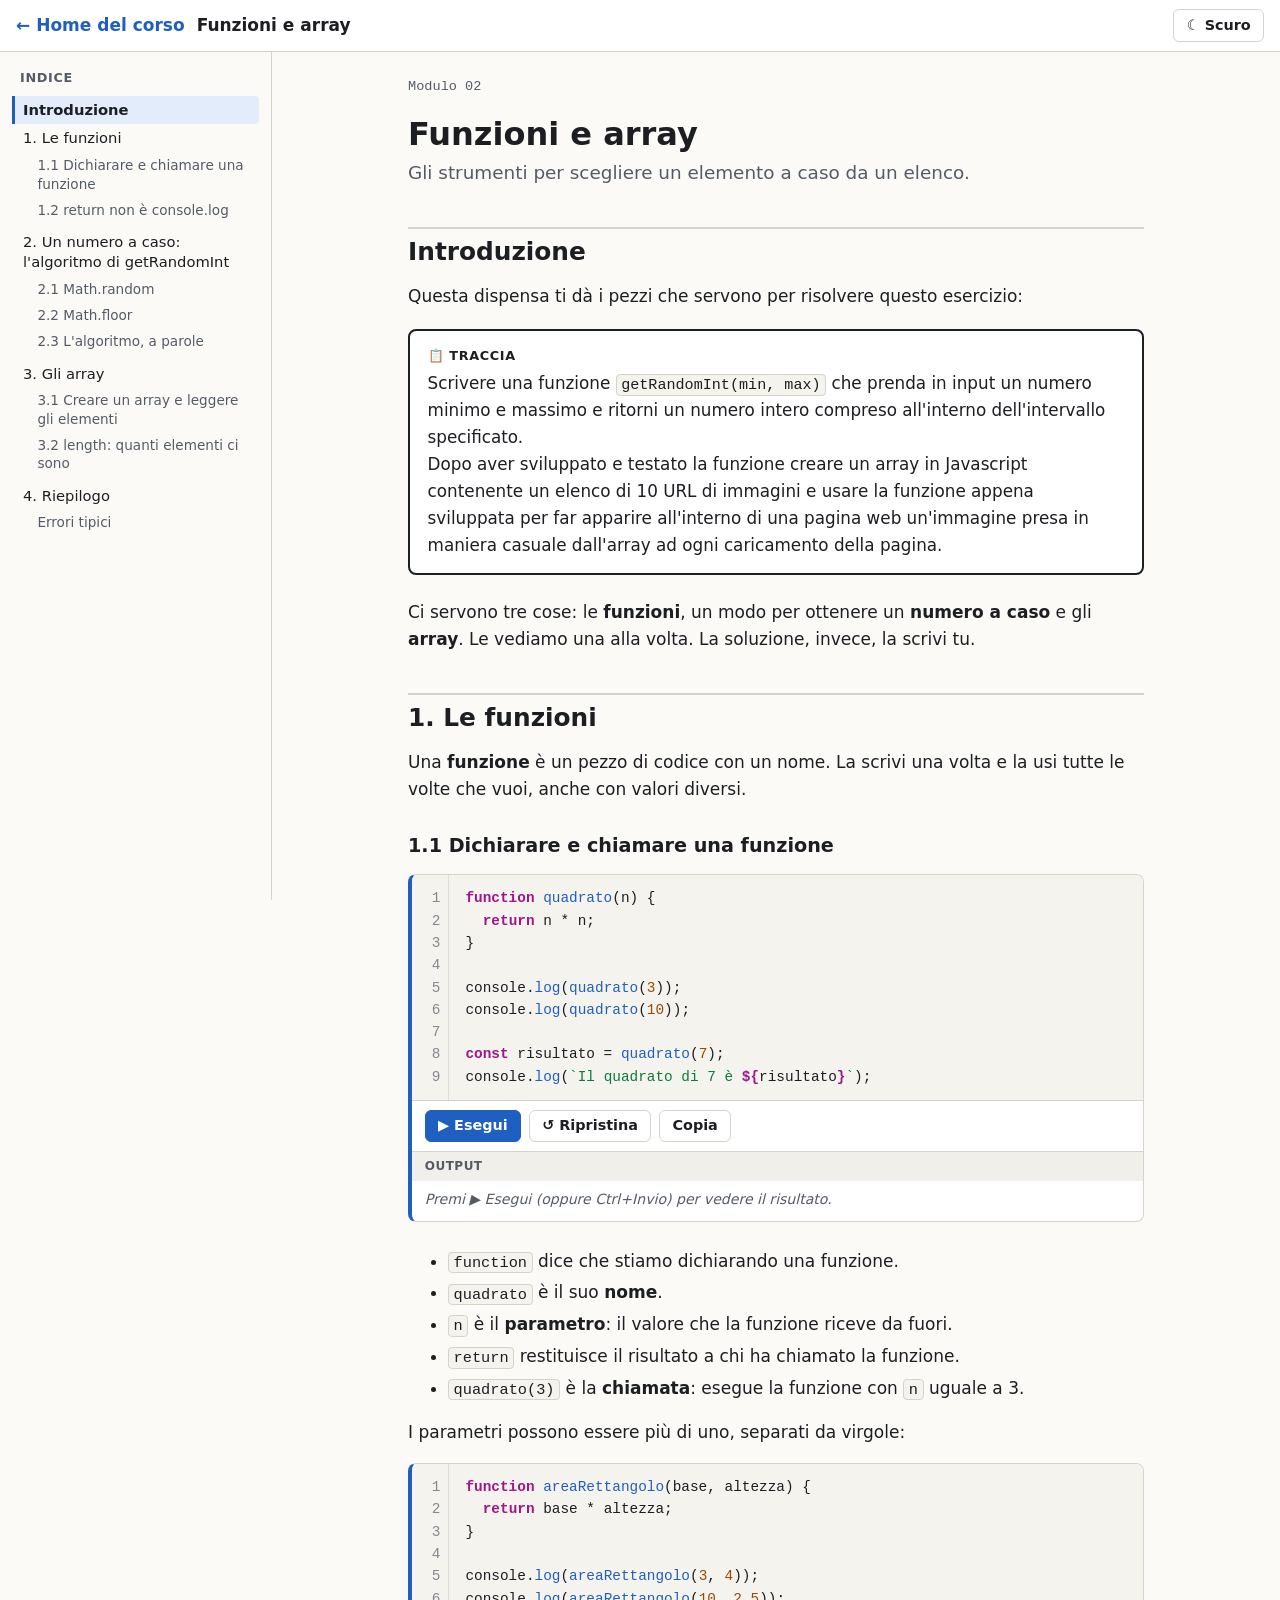
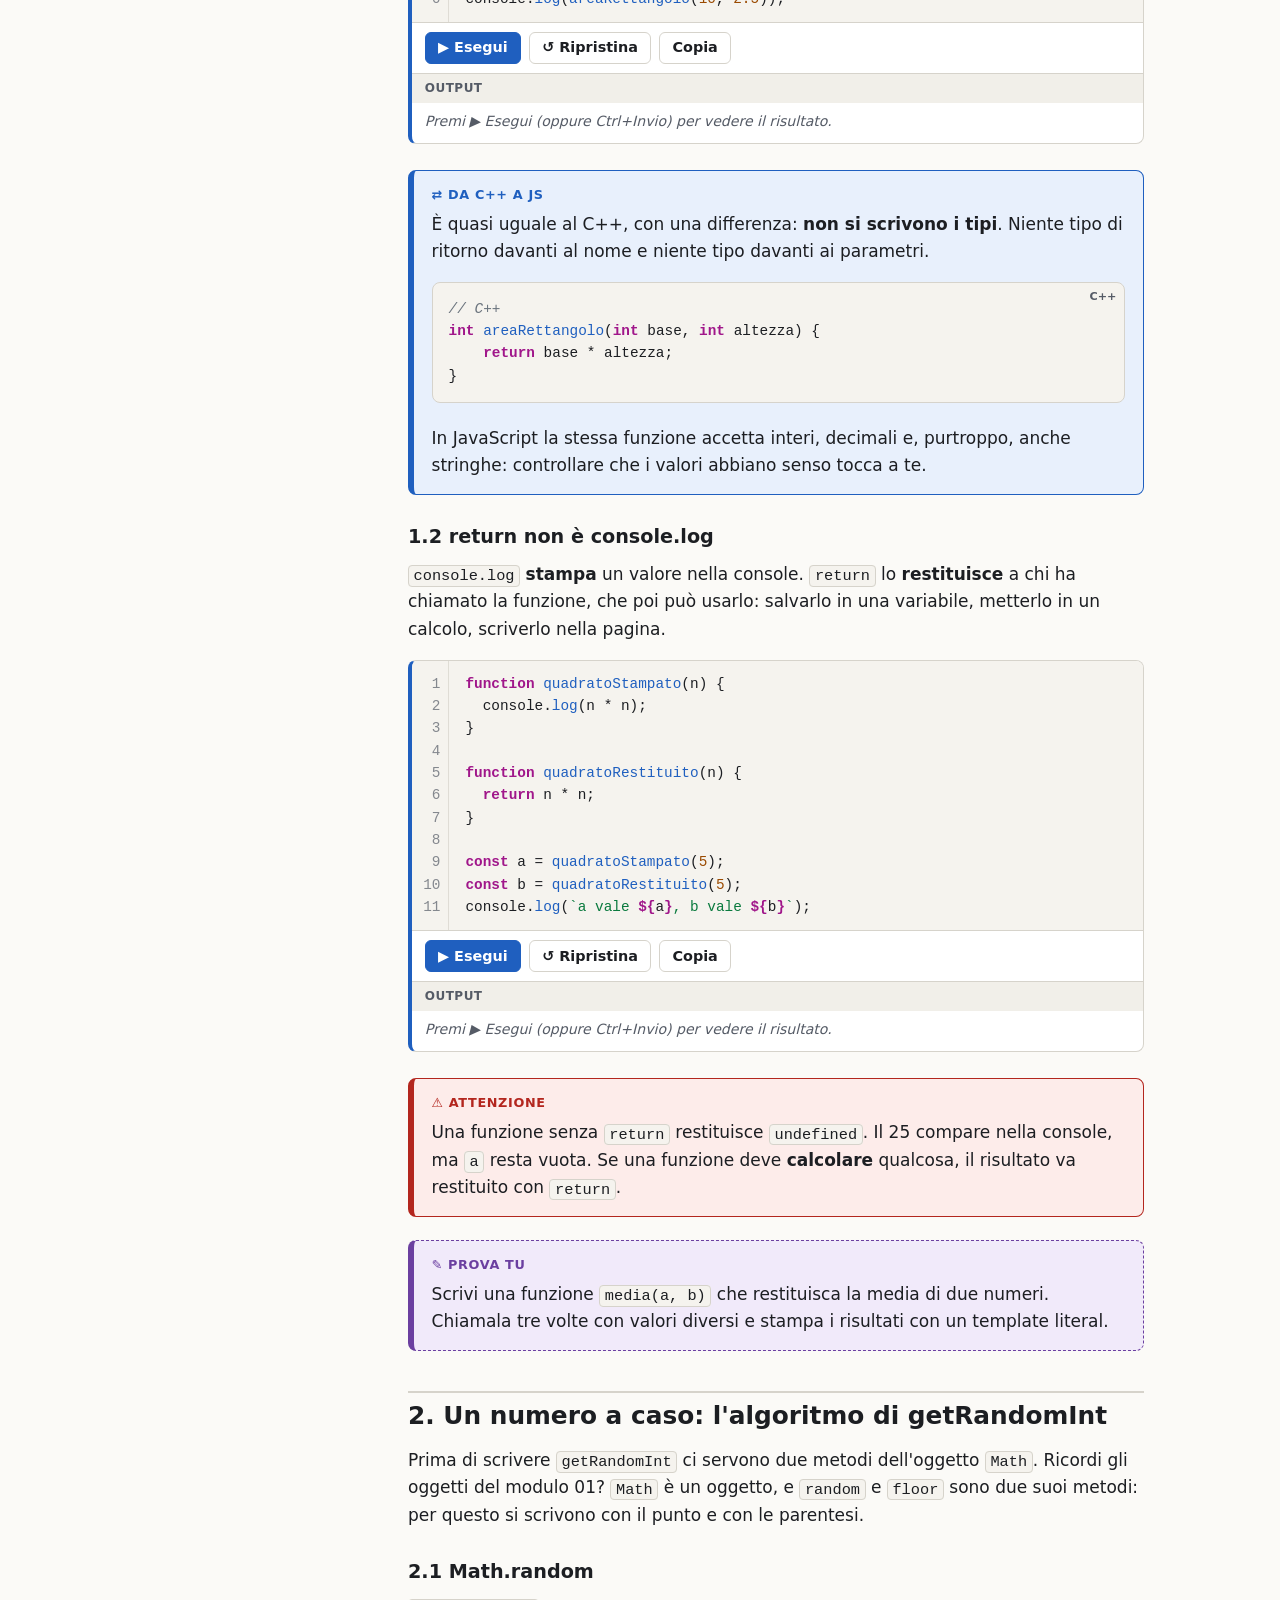
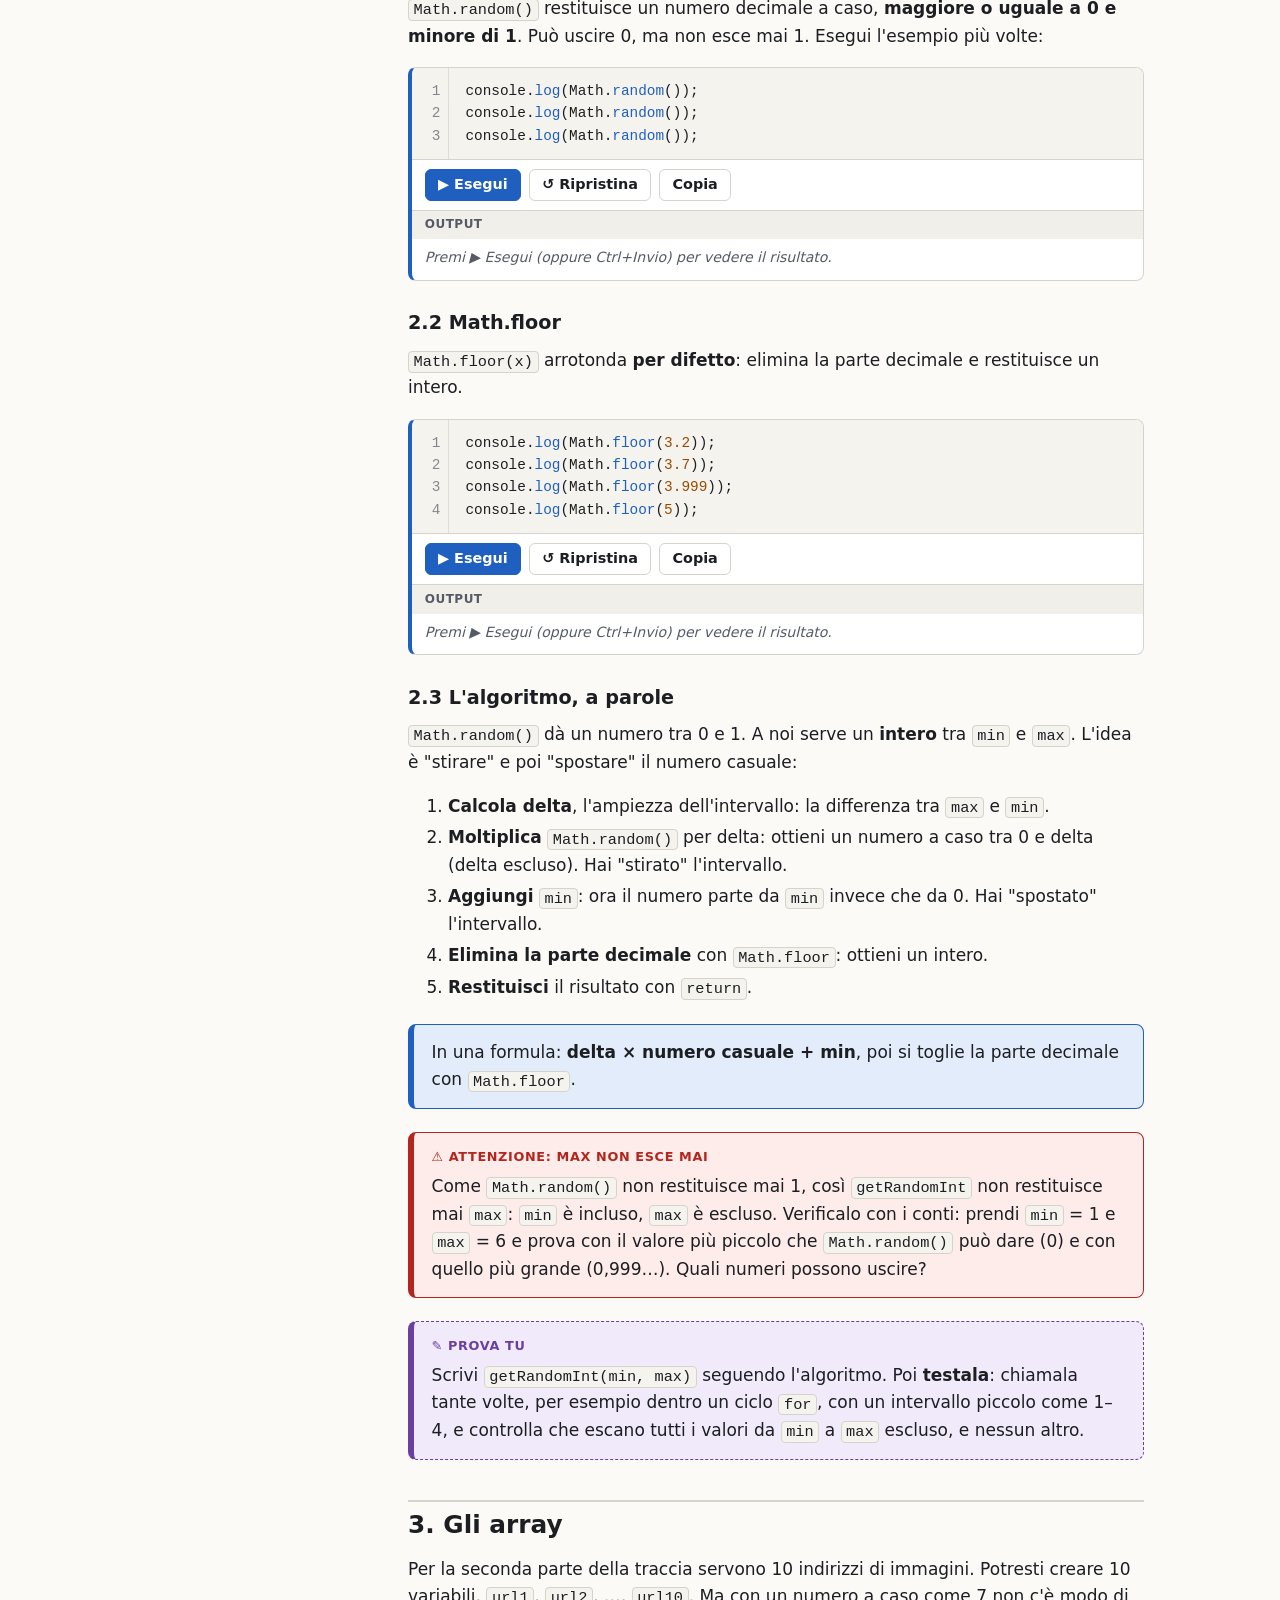
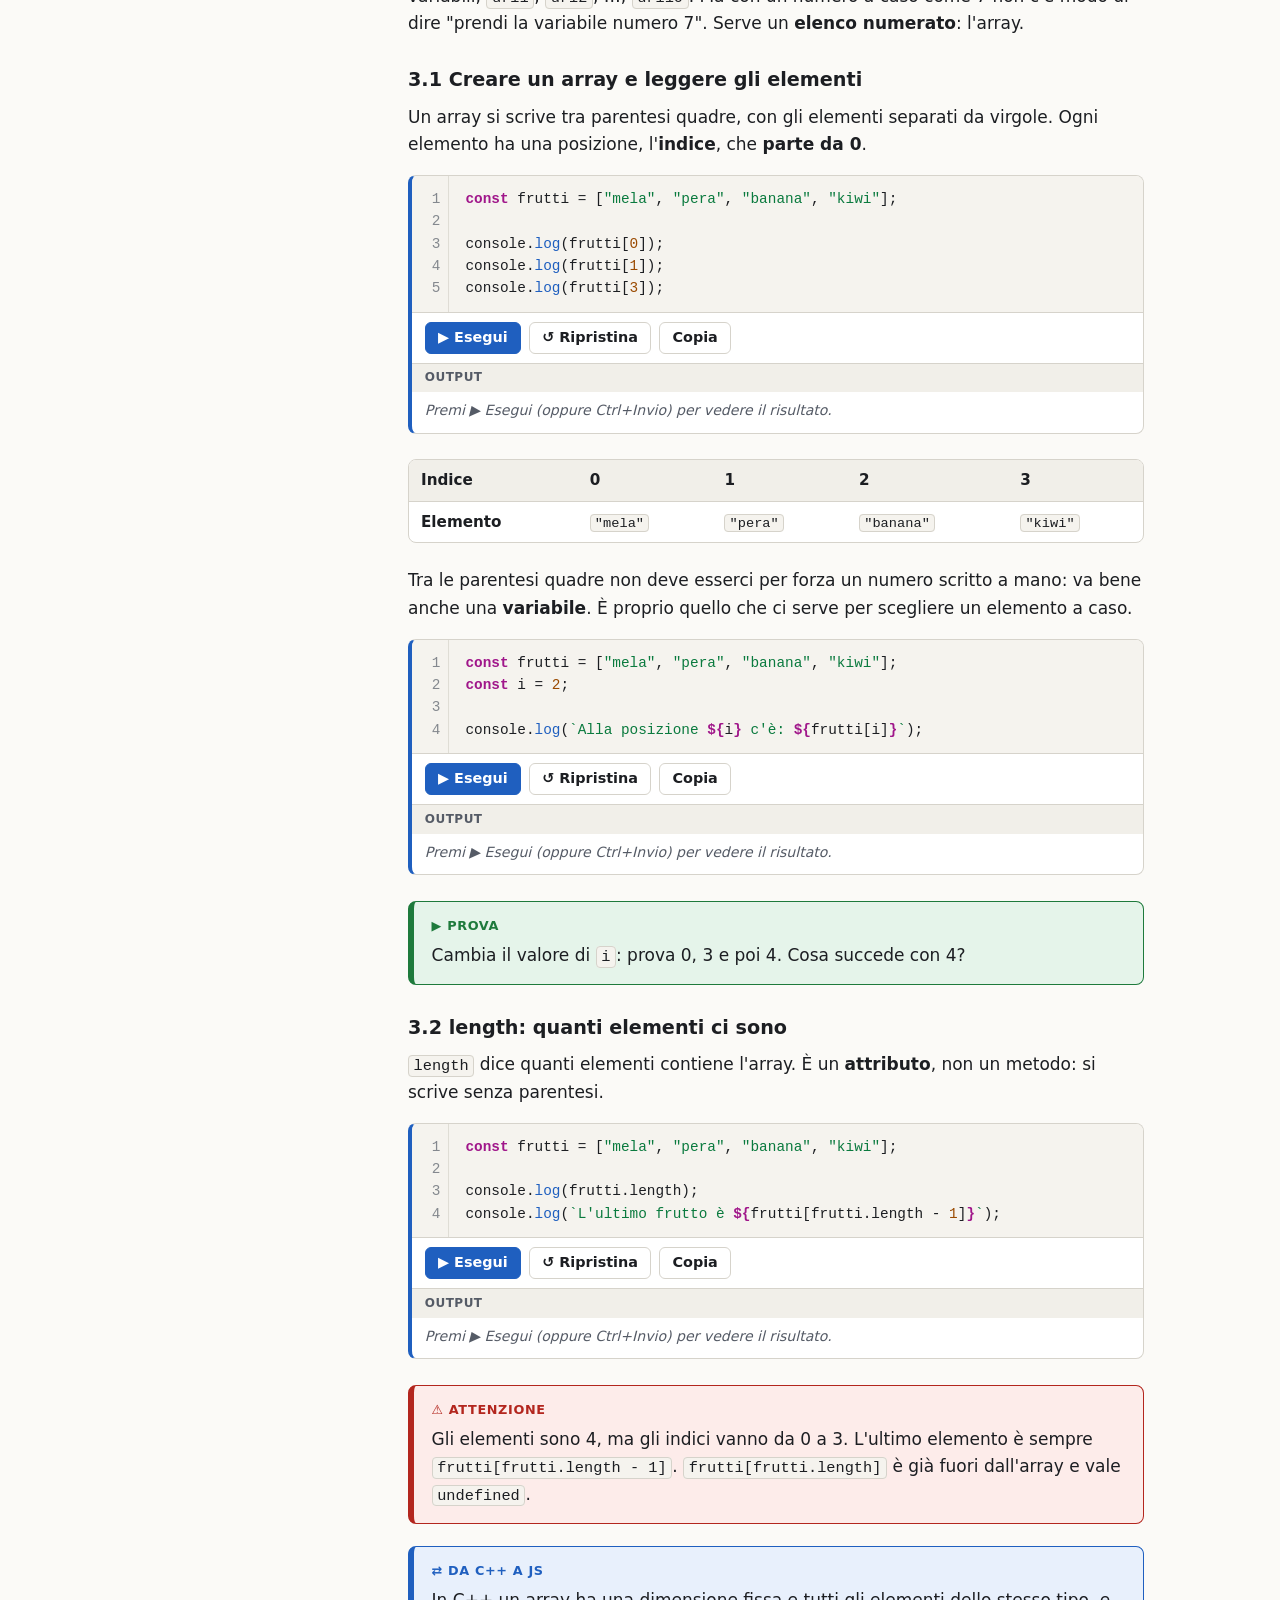
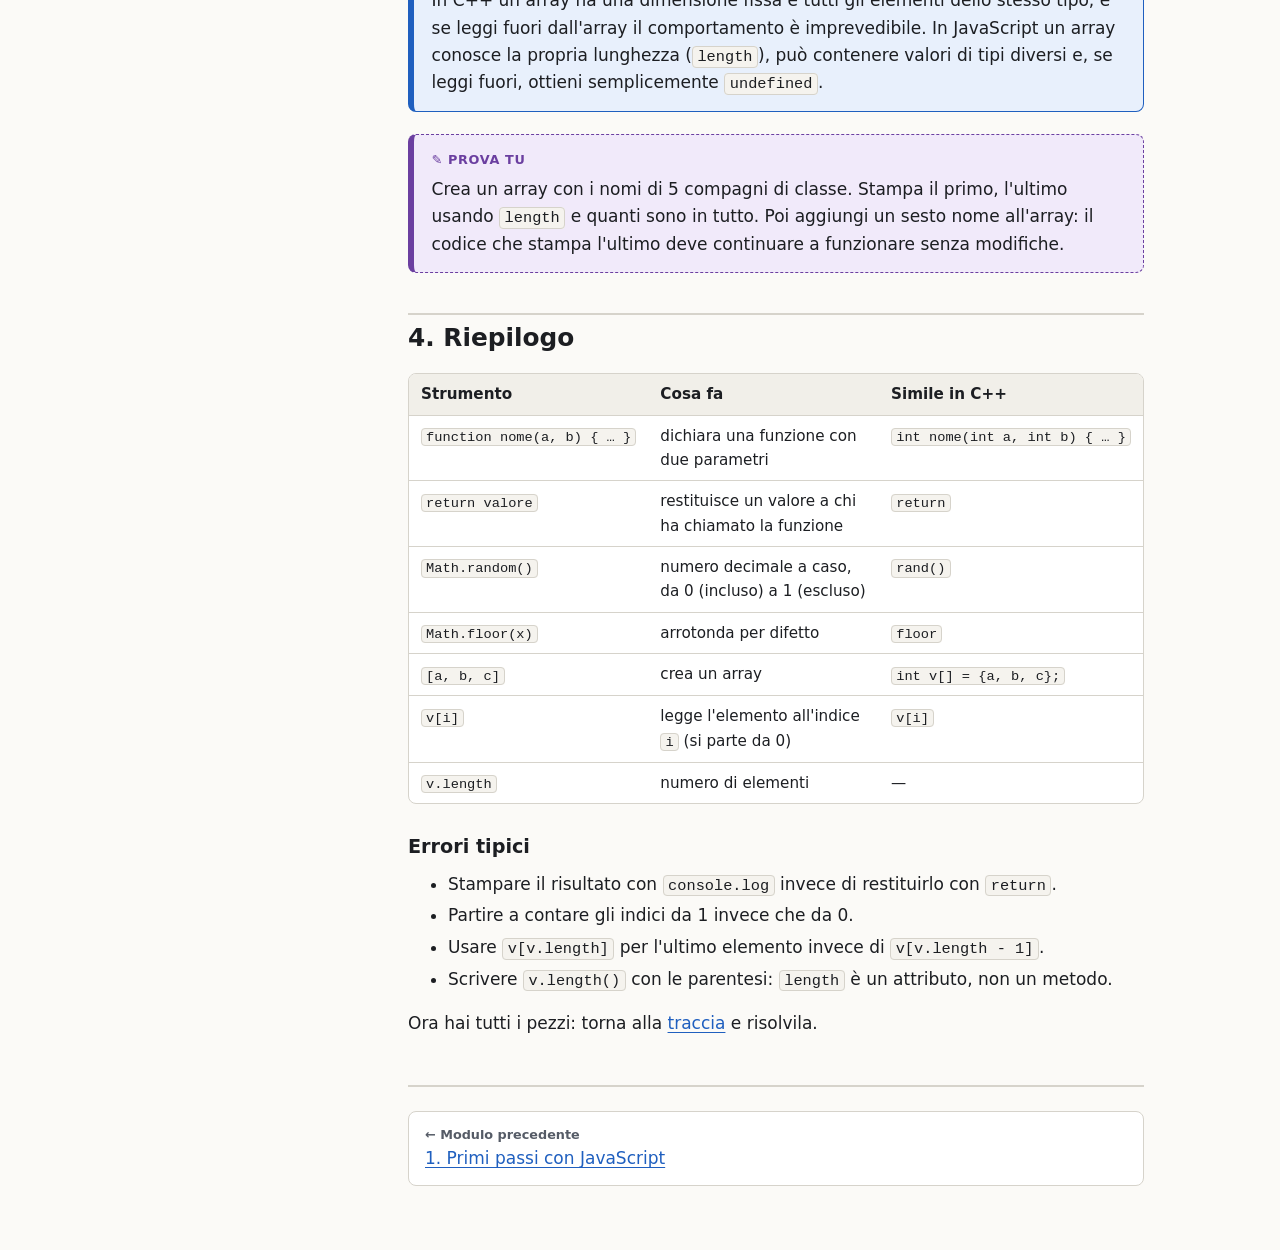
==== commit 894bdc67: "Modulo 02: delta = max - min, max escluso dall'intervallo Co-Authored-By: Claude Opus 5.5 (1M contex" ====
--- a/moduli/02-funzioni-array/index.html
+++ b/moduli/02-funzioni-array/index.html
@@ -163,7 +163,7 @@
         <p><code>Math.random()</code> dà un numero tra 0 e 1. A noi serve un <strong>intero</strong> tra <code>min</code> e <code>max</code>. L'idea è "stirare" e poi "spostare" il numero casuale:</p>
 
         <ol>
-          <li><strong>Calcola delta</strong>, l'ampiezza dell'intervallo, a partire da <code>min</code> e <code>max</code>.</li>
+          <li><strong>Calcola delta</strong>, l'ampiezza dell'intervallo: la differenza tra <code>max</code> e <code>min</code>.</li>
           <li><strong>Moltiplica</strong> <code>Math.random()</code> per delta: ottieni un numero a caso tra 0 e delta (delta escluso). Hai "stirato" l'intervallo.</li>
           <li><strong>Aggiungi</strong> <code>min</code>: ora il numero parte da <code>min</code> invece che da 0. Hai "spostato" l'intervallo.</li>
           <li><strong>Elimina la parte decimale</strong> con <code>Math.floor</code>: ottieni un intero.</li>
@@ -171,15 +171,15 @@
         </ol>
 
         <aside class="box box-regola">
-          <p>In una formula: <strong>delta × numero casuale + min</strong>, poi si toglie la parte decimale.</p>
-        </aside>
-
-        <aside class="box box-attenzione" data-titolo="⚠ Attenzione: quanto vale delta?">
-          <p>Il punto delicato è il passo 1. Prendi <code>min</code> = 1 e <code>max</code> = 6, come un dado. Fai i conti con il valore più piccolo che <code>Math.random()</code> può dare (0) e con quello più grande (0,999…). Esce l'1? Esce il 6? Se vuoi che possa uscire anche <code>max</code>, quanto deve valere delta?</p>
+          <p>In una formula: <strong>delta × numero casuale + min</strong>, poi si toglie la parte decimale con <code>Math.floor</code>.</p>
+        </aside>
+
+        <aside class="box box-attenzione" data-titolo="⚠ Attenzione: max non esce mai">
+          <p>Come <code>Math.random()</code> non restituisce mai 1, così <code>getRandomInt</code> non restituisce mai <code>max</code>: <code>min</code> è incluso, <code>max</code> è escluso. Verificalo con i conti: prendi <code>min</code> = 1 e <code>max</code> = 6 e prova con il valore più piccolo che <code>Math.random()</code> può dare (0) e con quello più grande (0,999…). Quali numeri possono uscire?</p>
         </aside>
 
         <aside class="box box-prova-tu">
-          <p>Scrivi <code>getRandomInt(min, max)</code> seguendo l'algoritmo. Poi <strong>testala</strong>: chiamala tante volte, per esempio dentro un ciclo <code>for</code>, con un intervallo piccolo come 1–3, e controlla che escano tutti i valori dell'intervallo e nessun altro.</p>
+          <p>Scrivi <code>getRandomInt(min, max)</code> seguendo l'algoritmo. Poi <strong>testala</strong>: chiamala tante volte, per esempio dentro un ciclo <code>for</code>, con un intervallo piccolo come 1–4, e controlla che escano tutti i valori da <code>min</code> a <code>max</code> escluso, e nessun altro.</p>
         </aside>
       </section>
 
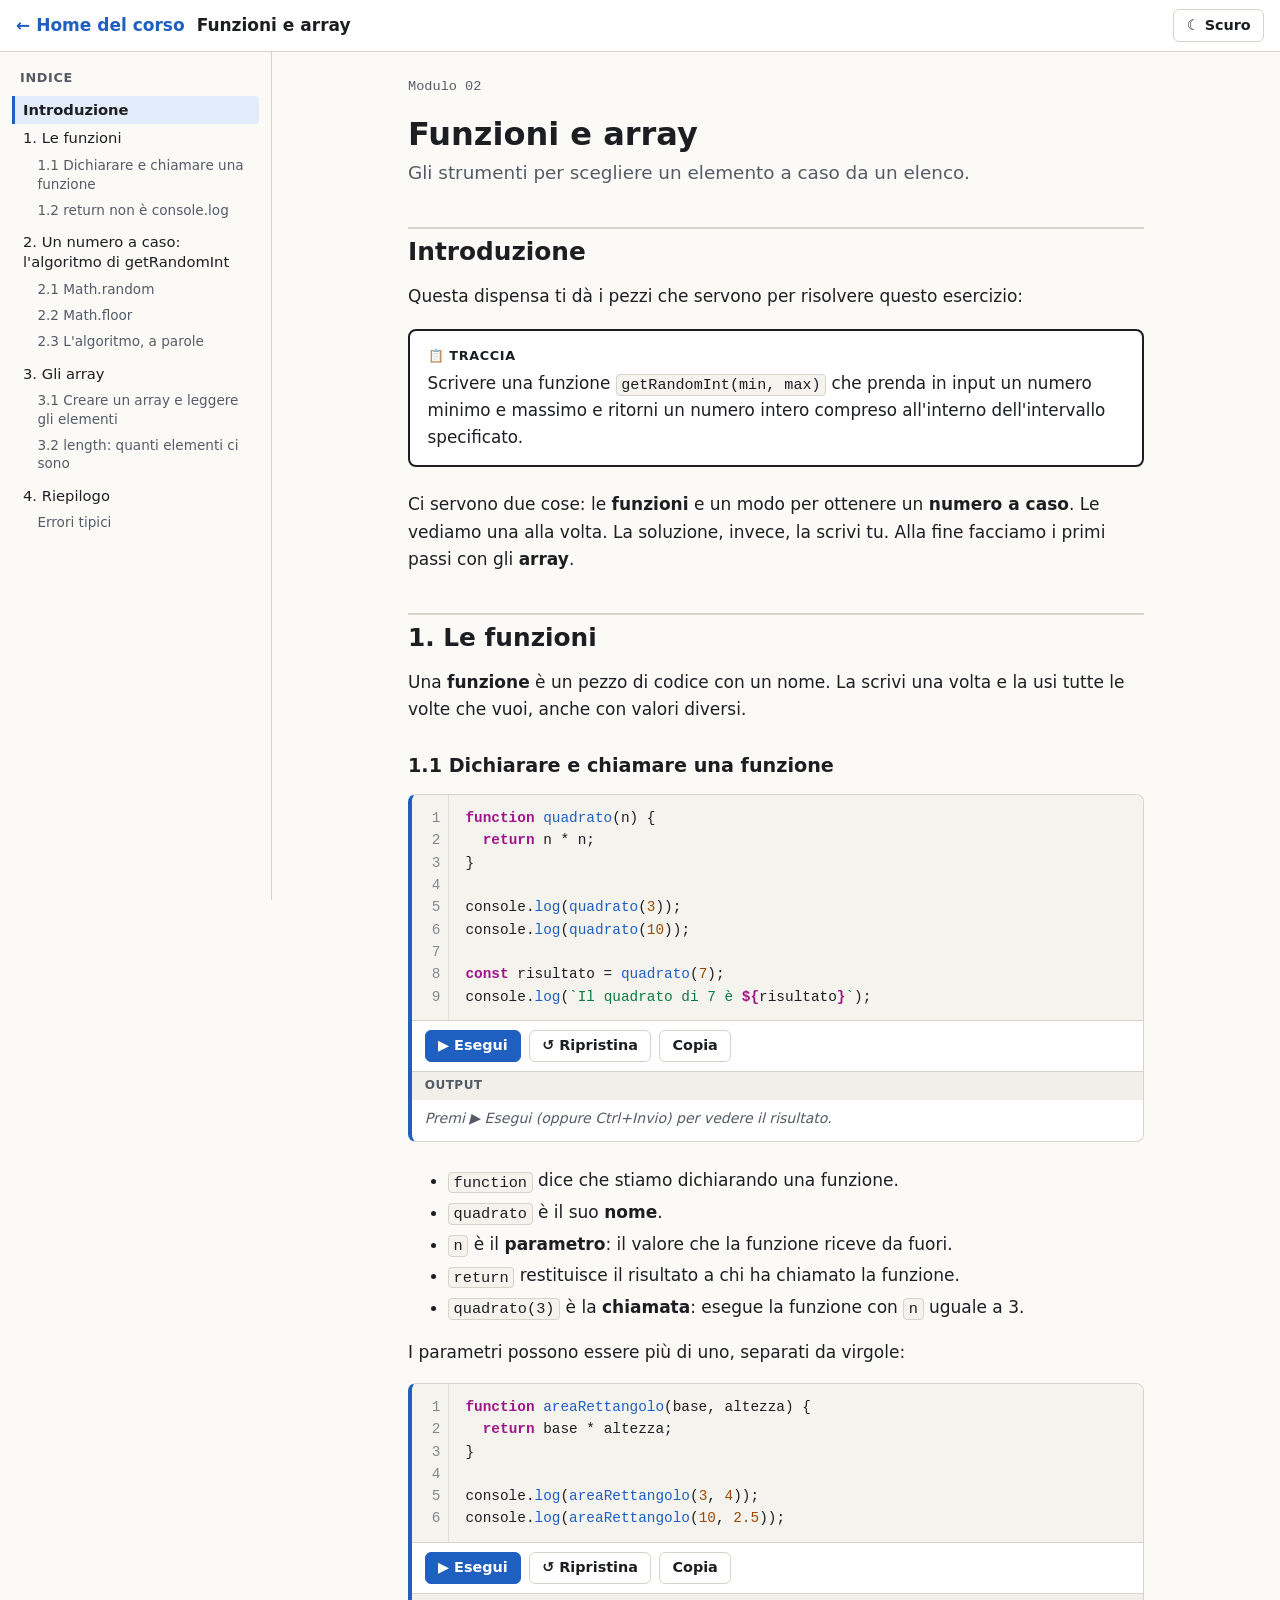
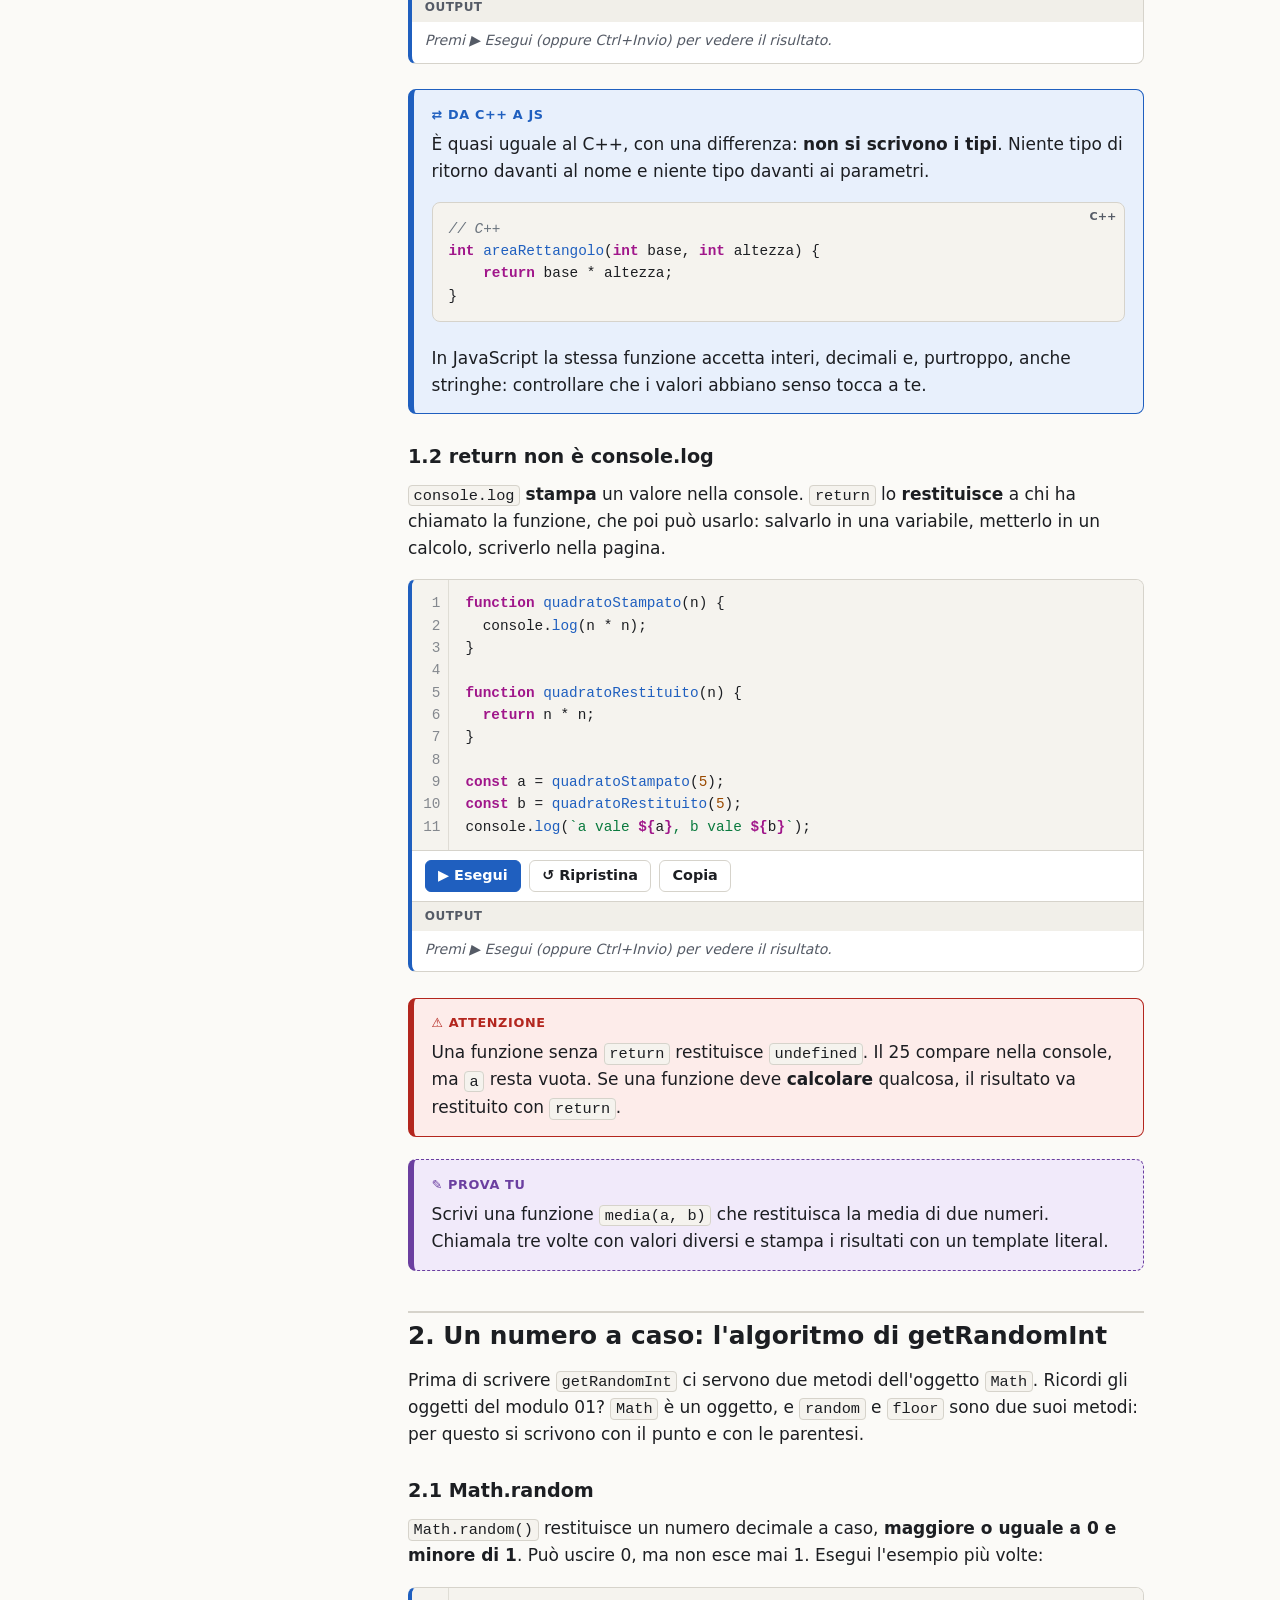
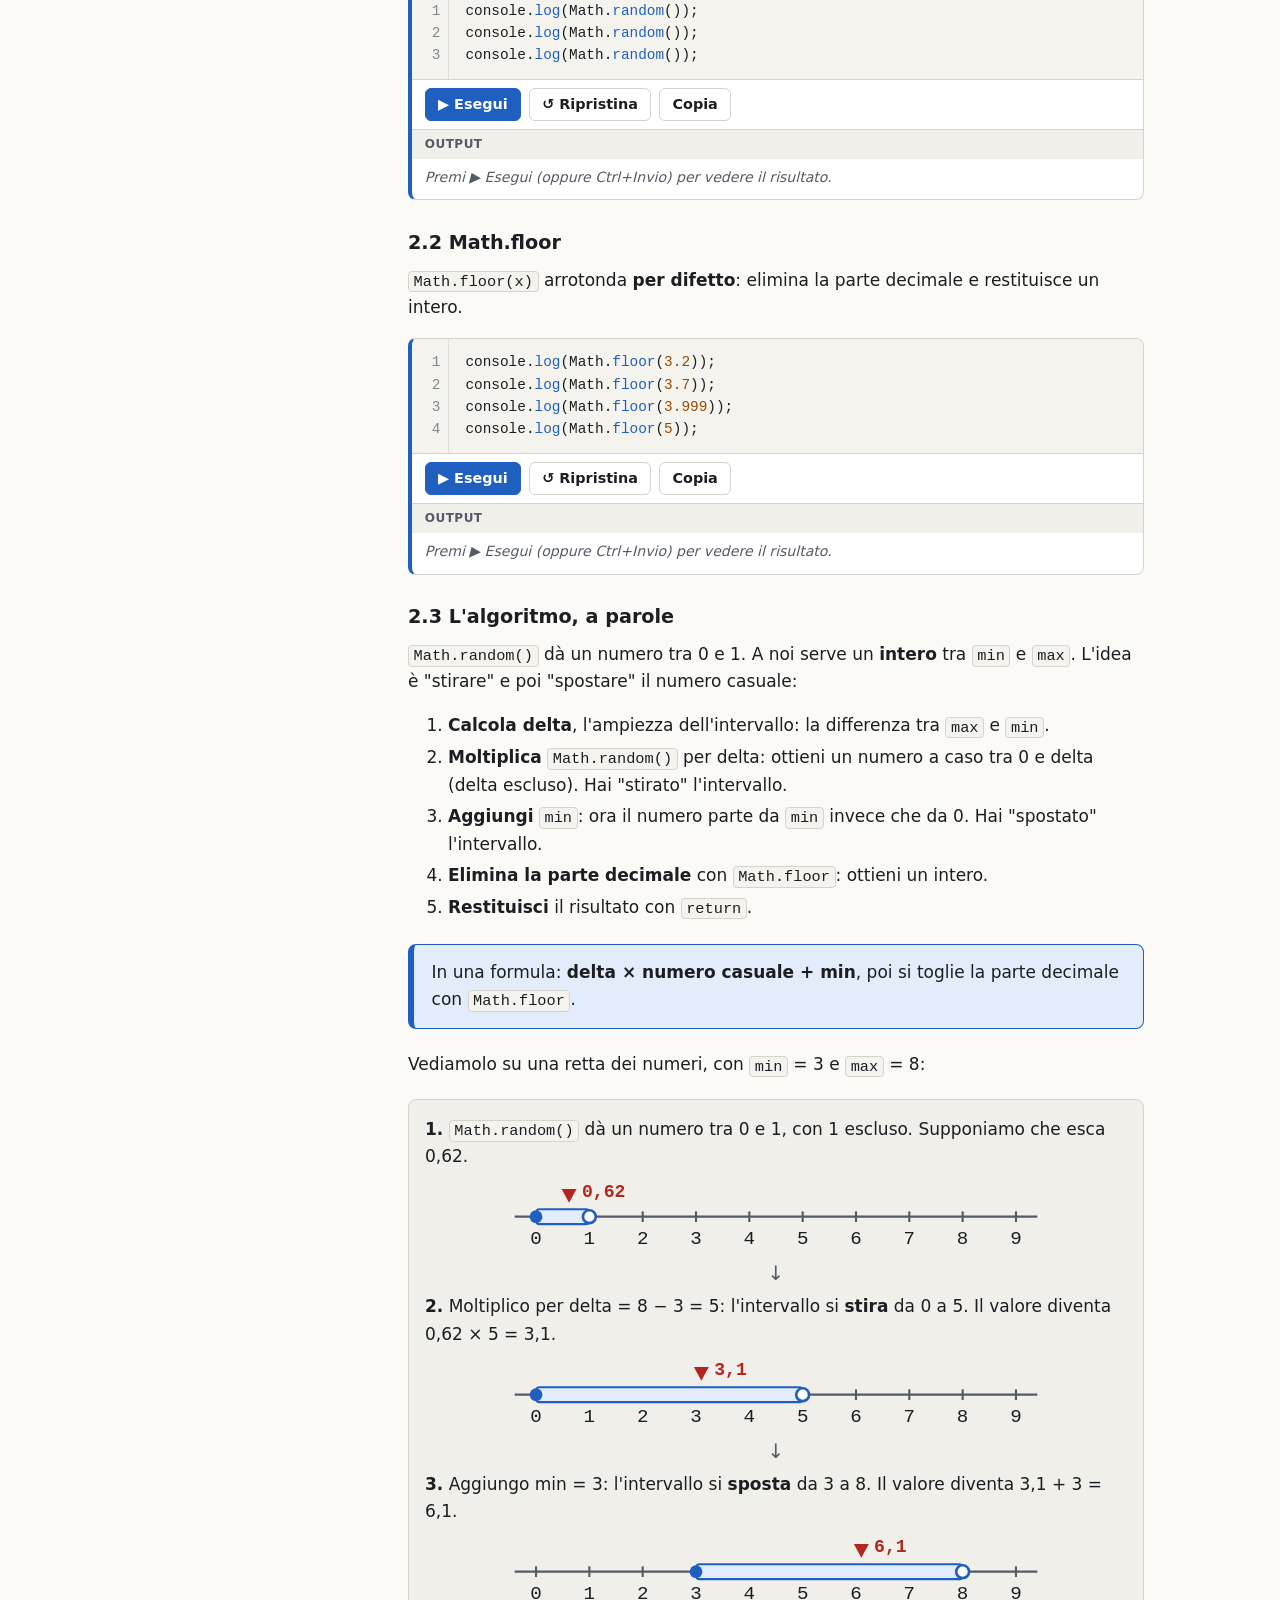
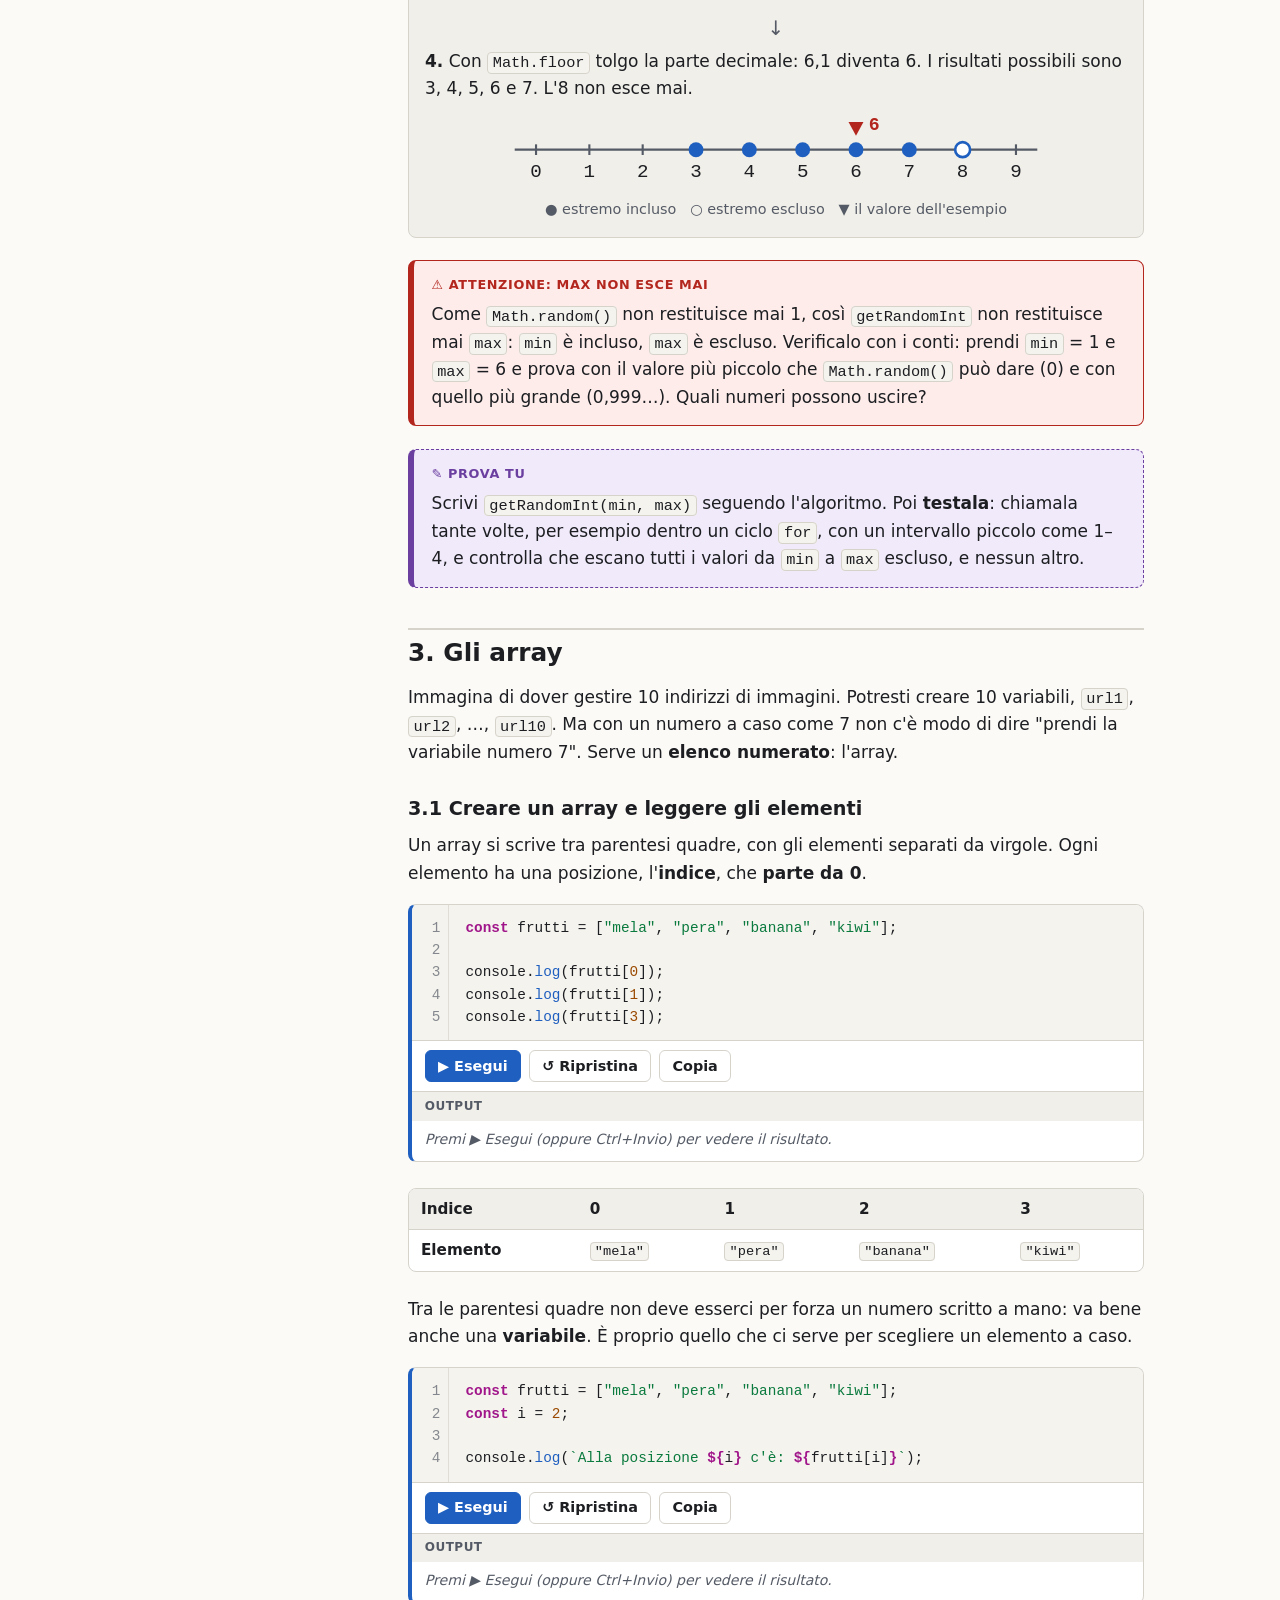
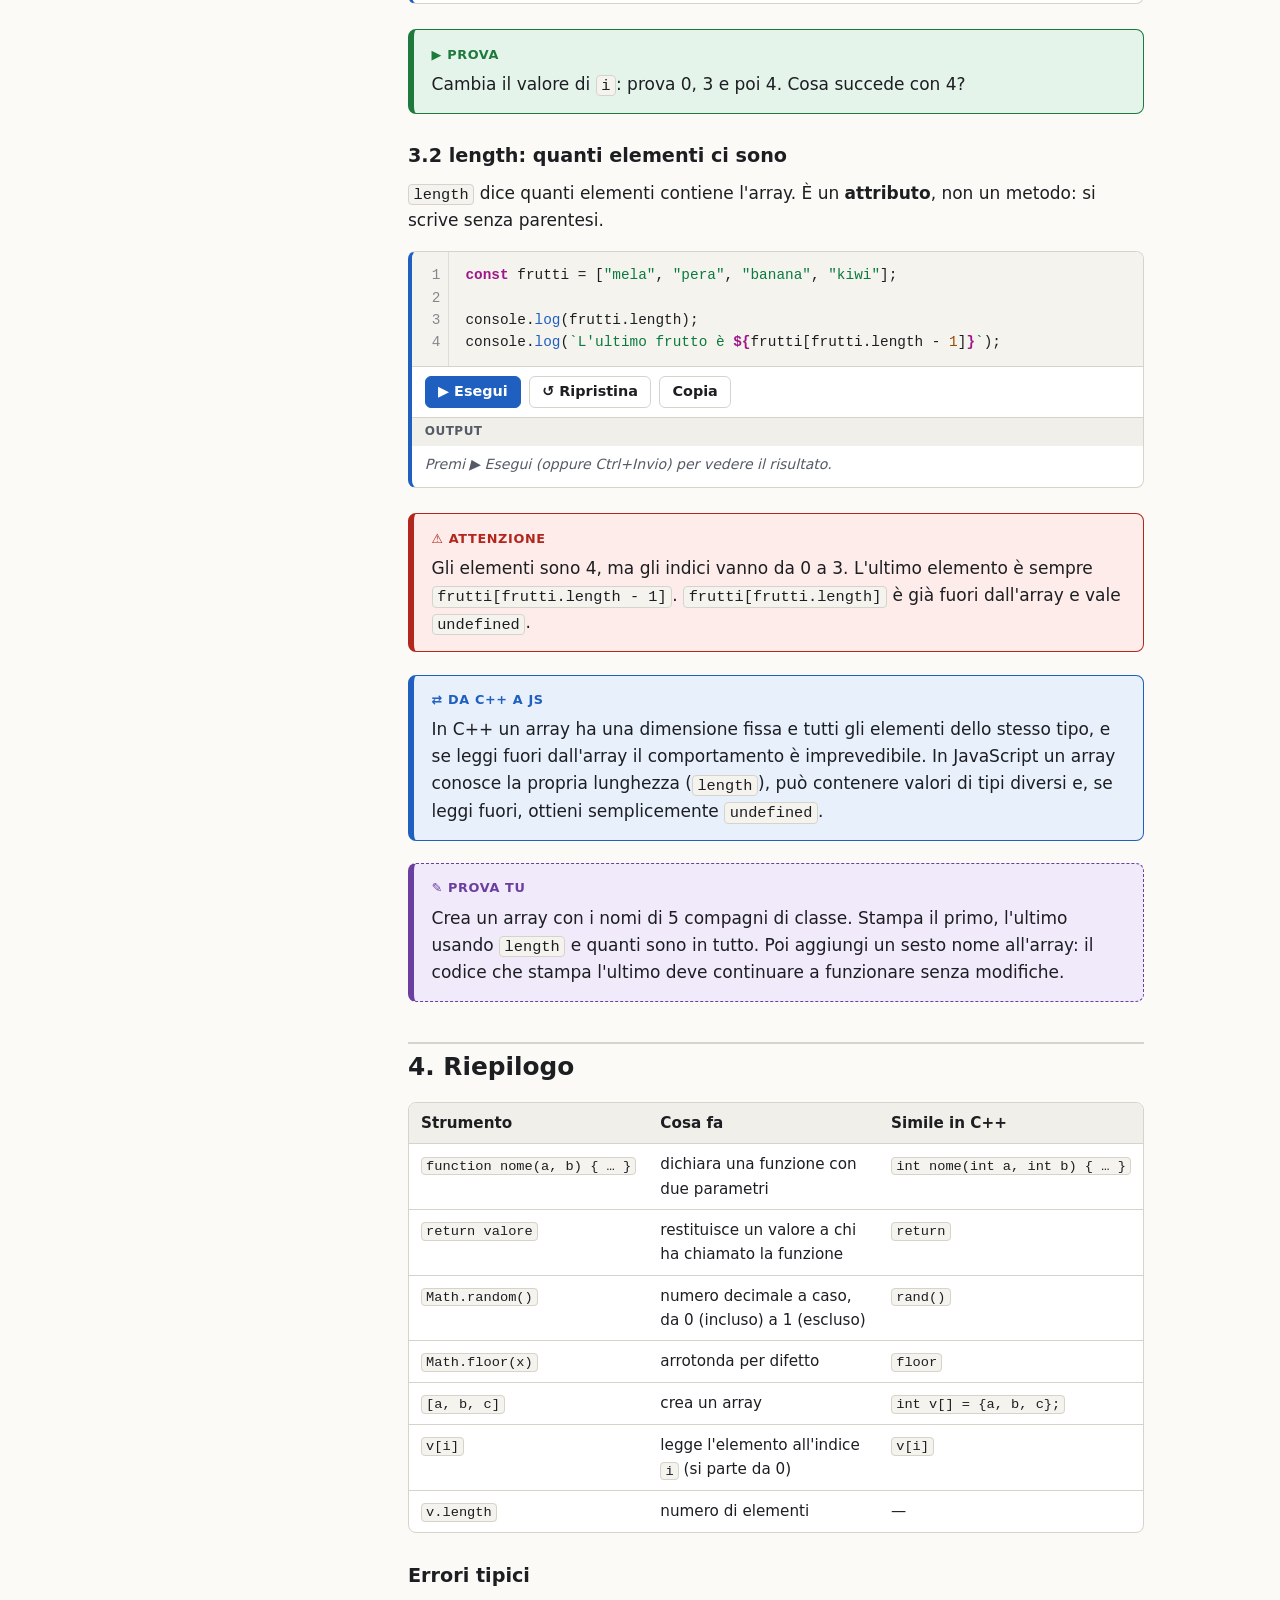
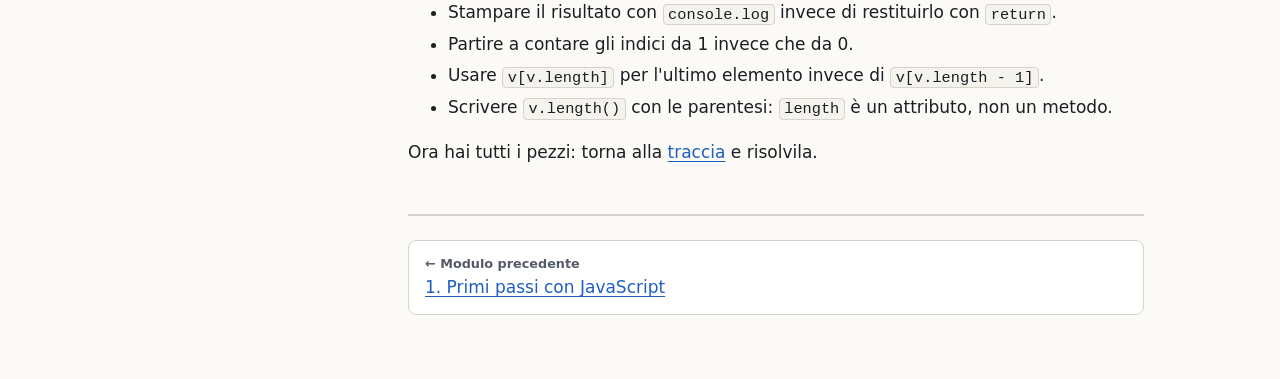
==== commit e4a096c7: "Modulo 02: rette dei numeri nella 2.3, traccia ridotta alla sola getRandomInt Co-Authored-By: Claude" ====
--- a/moduli/02-funzioni-array/index.html
+++ b/moduli/02-funzioni-array/index.html
@@ -6,6 +6,7 @@
   <title>Funzioni e array · TPSIT 4° anno</title>
   <link rel="stylesheet" href="../../assets/css/base.css">
   <link rel="stylesheet" href="../../assets/css/dispensa.css">
+  <link rel="stylesheet" href="modulo.css">
   <script src="../../assets/js/tema.js"></script>
   <script src="../../corso.js" defer></script>
   <script src="../../assets/js/corso-ui.js" defer></script>
@@ -44,10 +45,9 @@
 
         <blockquote class="traccia">
           <p>Scrivere una funzione <code>getRandomInt(min, max)</code> che prenda in input un numero minimo e massimo e ritorni un numero intero compreso all'interno dell'intervallo specificato.</p>
-          <p>Dopo aver sviluppato e testato la funzione creare un array in Javascript contenente un elenco di 10 URL di immagini e usare la funzione appena sviluppata per far apparire all'interno di una pagina web un'immagine presa in maniera casuale dall'array ad ogni caricamento della pagina.</p>
         </blockquote>
 
-        <p>Ci servono tre cose: le <strong>funzioni</strong>, un modo per ottenere un <strong>numero a caso</strong> e gli <strong>array</strong>. Le vediamo una alla volta. La soluzione, invece, la scrivi tu.</p>
+        <p>Ci servono due cose: le <strong>funzioni</strong> e un modo per ottenere un <strong>numero a caso</strong>. Le vediamo una alla volta. La soluzione, invece, la scrivi tu. Alla fine facciamo i primi passi con gli <strong>array</strong>.</p>
       </section>
 
       <!-- ================================================================
@@ -174,6 +174,102 @@
           <p>In una formula: <strong>delta × numero casuale + min</strong>, poi si toglie la parte decimale con <code>Math.floor</code>.</p>
         </aside>
 
+        <p>Vediamolo su una retta dei numeri, con <code>min</code> = 3 e <code>max</code> = 8:</p>
+
+        <figure class="rette">
+          <div class="rette-passo">
+            <p><strong>1.</strong> <code>Math.random()</code> dà un numero tra 0 e 1, con 1 escluso. Supponiamo che esca 0,62.</p>
+            <svg class="retta" viewBox="0 0 510 74" role="img" aria-label="Intervallo da 0 incluso a 1 escluso; il valore estratto è 0,62">
+              <line class="asse" x1="10" y1="40" x2="500" y2="40"/>
+              <line class="tacca" x1="30" y1="35" x2="30" y2="45"/><text class="numero" x="30" y="66">0</text>
+              <line class="tacca" x1="80" y1="35" x2="80" y2="45"/><text class="numero" x="80" y="66">1</text>
+              <line class="tacca" x1="130" y1="35" x2="130" y2="45"/><text class="numero" x="130" y="66">2</text>
+              <line class="tacca" x1="180" y1="35" x2="180" y2="45"/><text class="numero" x="180" y="66">3</text>
+              <line class="tacca" x1="230" y1="35" x2="230" y2="45"/><text class="numero" x="230" y="66">4</text>
+              <line class="tacca" x1="280" y1="35" x2="280" y2="45"/><text class="numero" x="280" y="66">5</text>
+              <line class="tacca" x1="330" y1="35" x2="330" y2="45"/><text class="numero" x="330" y="66">6</text>
+              <line class="tacca" x1="380" y1="35" x2="380" y2="45"/><text class="numero" x="380" y="66">7</text>
+              <line class="tacca" x1="430" y1="35" x2="430" y2="45"/><text class="numero" x="430" y="66">8</text>
+              <line class="tacca" x1="480" y1="35" x2="480" y2="45"/><text class="numero" x="480" y="66">9</text>
+              <rect class="banda" x="30" y="33" width="50" height="14" rx="3"/>
+              <circle class="estremo-pieno" cx="30" cy="40" r="6"/>
+              <circle class="estremo-vuoto" cx="80" cy="40" r="6"/>
+              <path class="marca" d="M54 14 L68 14 L61 27 Z"/>
+              <text class="marca-testo" x="73" y="22">0,62</text>
+            </svg>
+          </div>
+          <p class="rette-freccia" aria-hidden="true">↓</p>
+          <div class="rette-passo">
+            <p><strong>2.</strong> Moltiplico per delta = 8 − 3 = 5: l'intervallo si <strong>stira</strong> da 0 a 5. Il valore diventa 0,62 × 5 = 3,1.</p>
+            <svg class="retta" viewBox="0 0 510 74" role="img" aria-label="Intervallo da 0 incluso a 5 escluso; il valore è 3,1">
+              <line class="asse" x1="10" y1="40" x2="500" y2="40"/>
+              <line class="tacca" x1="30" y1="35" x2="30" y2="45"/><text class="numero" x="30" y="66">0</text>
+              <line class="tacca" x1="80" y1="35" x2="80" y2="45"/><text class="numero" x="80" y="66">1</text>
+              <line class="tacca" x1="130" y1="35" x2="130" y2="45"/><text class="numero" x="130" y="66">2</text>
+              <line class="tacca" x1="180" y1="35" x2="180" y2="45"/><text class="numero" x="180" y="66">3</text>
+              <line class="tacca" x1="230" y1="35" x2="230" y2="45"/><text class="numero" x="230" y="66">4</text>
+              <line class="tacca" x1="280" y1="35" x2="280" y2="45"/><text class="numero" x="280" y="66">5</text>
+              <line class="tacca" x1="330" y1="35" x2="330" y2="45"/><text class="numero" x="330" y="66">6</text>
+              <line class="tacca" x1="380" y1="35" x2="380" y2="45"/><text class="numero" x="380" y="66">7</text>
+              <line class="tacca" x1="430" y1="35" x2="430" y2="45"/><text class="numero" x="430" y="66">8</text>
+              <line class="tacca" x1="480" y1="35" x2="480" y2="45"/><text class="numero" x="480" y="66">9</text>
+              <rect class="banda" x="30" y="33" width="250" height="14" rx="3"/>
+              <circle class="estremo-pieno" cx="30" cy="40" r="6"/>
+              <circle class="estremo-vuoto" cx="280" cy="40" r="6"/>
+              <path class="marca" d="M178 14 L192 14 L185 27 Z"/>
+              <text class="marca-testo" x="197" y="22">3,1</text>
+            </svg>
+          </div>
+          <p class="rette-freccia" aria-hidden="true">↓</p>
+          <div class="rette-passo">
+            <p><strong>3.</strong> Aggiungo min = 3: l'intervallo si <strong>sposta</strong> da 3 a 8. Il valore diventa 3,1 + 3 = 6,1.</p>
+            <svg class="retta" viewBox="0 0 510 74" role="img" aria-label="Intervallo da 3 incluso a 8 escluso; il valore è 6,1">
+              <line class="asse" x1="10" y1="40" x2="500" y2="40"/>
+              <line class="tacca" x1="30" y1="35" x2="30" y2="45"/><text class="numero" x="30" y="66">0</text>
+              <line class="tacca" x1="80" y1="35" x2="80" y2="45"/><text class="numero" x="80" y="66">1</text>
+              <line class="tacca" x1="130" y1="35" x2="130" y2="45"/><text class="numero" x="130" y="66">2</text>
+              <line class="tacca" x1="180" y1="35" x2="180" y2="45"/><text class="numero" x="180" y="66">3</text>
+              <line class="tacca" x1="230" y1="35" x2="230" y2="45"/><text class="numero" x="230" y="66">4</text>
+              <line class="tacca" x1="280" y1="35" x2="280" y2="45"/><text class="numero" x="280" y="66">5</text>
+              <line class="tacca" x1="330" y1="35" x2="330" y2="45"/><text class="numero" x="330" y="66">6</text>
+              <line class="tacca" x1="380" y1="35" x2="380" y2="45"/><text class="numero" x="380" y="66">7</text>
+              <line class="tacca" x1="430" y1="35" x2="430" y2="45"/><text class="numero" x="430" y="66">8</text>
+              <line class="tacca" x1="480" y1="35" x2="480" y2="45"/><text class="numero" x="480" y="66">9</text>
+              <rect class="banda" x="180" y="33" width="250" height="14" rx="3"/>
+              <circle class="estremo-pieno" cx="180" cy="40" r="6"/>
+              <circle class="estremo-vuoto" cx="430" cy="40" r="6"/>
+              <path class="marca" d="M328 14 L342 14 L335 27 Z"/>
+              <text class="marca-testo" x="347" y="22">6,1</text>
+            </svg>
+          </div>
+          <p class="rette-freccia" aria-hidden="true">↓</p>
+          <div class="rette-passo">
+            <p><strong>4.</strong> Con <code>Math.floor</code> tolgo la parte decimale: 6,1 diventa 6. I risultati possibili sono 3, 4, 5, 6 e 7. L'8 non esce mai.</p>
+            <svg class="retta" viewBox="0 0 510 74" role="img" aria-label="Risultati possibili: 3, 4, 5, 6, 7; l'8 è escluso; il valore è 6">
+              <line class="asse" x1="10" y1="40" x2="500" y2="40"/>
+              <line class="tacca" x1="30" y1="35" x2="30" y2="45"/><text class="numero" x="30" y="66">0</text>
+              <line class="tacca" x1="80" y1="35" x2="80" y2="45"/><text class="numero" x="80" y="66">1</text>
+              <line class="tacca" x1="130" y1="35" x2="130" y2="45"/><text class="numero" x="130" y="66">2</text>
+              <line class="tacca" x1="180" y1="35" x2="180" y2="45"/><text class="numero" x="180" y="66">3</text>
+              <line class="tacca" x1="230" y1="35" x2="230" y2="45"/><text class="numero" x="230" y="66">4</text>
+              <line class="tacca" x1="280" y1="35" x2="280" y2="45"/><text class="numero" x="280" y="66">5</text>
+              <line class="tacca" x1="330" y1="35" x2="330" y2="45"/><text class="numero" x="330" y="66">6</text>
+              <line class="tacca" x1="380" y1="35" x2="380" y2="45"/><text class="numero" x="380" y="66">7</text>
+              <line class="tacca" x1="430" y1="35" x2="430" y2="45"/><text class="numero" x="430" y="66">8</text>
+              <line class="tacca" x1="480" y1="35" x2="480" y2="45"/><text class="numero" x="480" y="66">9</text>
+              <circle class="estremo-pieno" cx="180" cy="40" r="7"/>
+              <circle class="estremo-pieno" cx="230" cy="40" r="7"/>
+              <circle class="estremo-pieno" cx="280" cy="40" r="7"/>
+              <circle class="estremo-pieno" cx="330" cy="40" r="7"/>
+              <circle class="estremo-pieno" cx="380" cy="40" r="7"/>
+              <circle class="estremo-vuoto" cx="430" cy="40" r="7"/>
+              <path class="marca" d="M323 14 L337 14 L330 27 Z"/>
+              <text class="marca-testo" x="342" y="22">6</text>
+            </svg>
+          </div>
+          <figcaption>● estremo incluso &nbsp; ○ estremo escluso &nbsp; ▼ il valore dell'esempio</figcaption>
+        </figure>
+
         <aside class="box box-attenzione" data-titolo="⚠ Attenzione: max non esce mai">
           <p>Come <code>Math.random()</code> non restituisce mai 1, così <code>getRandomInt</code> non restituisce mai <code>max</code>: <code>min</code> è incluso, <code>max</code> è escluso. Verificalo con i conti: prendi <code>min</code> = 1 e <code>max</code> = 6 e prova con il valore più piccolo che <code>Math.random()</code> può dare (0) e con quello più grande (0,999…). Quali numeri possono uscire?</p>
         </aside>
@@ -189,7 +285,7 @@
       <section>
         <h2 id="s3">3. Gli array</h2>
 
-        <p>Per la seconda parte della traccia servono 10 indirizzi di immagini. Potresti creare 10 variabili, <code>url1</code>, <code>url2</code>, …, <code>url10</code>. Ma con un numero a caso come 7 non c'è modo di dire "prendi la variabile numero 7". Serve un <strong>elenco numerato</strong>: l'array.</p>
+        <p>Immagina di dover gestire 10 indirizzi di immagini. Potresti creare 10 variabili, <code>url1</code>, <code>url2</code>, …, <code>url10</code>. Ma con un numero a caso come 7 non c'è modo di dire "prendi la variabile numero 7". Serve un <strong>elenco numerato</strong>: l'array.</p>
 
         <h3 id="s3-1">3.1 Creare un array e leggere gli elementi</h3>
 
--- a/moduli/02-funzioni-array/modulo.css
+++ b/moduli/02-funzioni-array/modulo.css
@@ -0,0 +1,40 @@
+/* ==========================================================================
+   modulo.css — stili specifici del modulo 02
+   Rette dei numeri della sezione 2.3 (algoritmo di getRandomInt).
+   I colori usano le variabili di base.css, quindi seguono il tema chiaro/scuro.
+   ========================================================================== */
+.rette {
+  margin: 1.25rem 0;
+  padding: 1rem;
+  background: var(--sfondo-alt);
+  border: 1px solid var(--bordo);
+  border-radius: var(--raggio);
+}
+.rette-passo p { margin: 0 0 0.25rem; }
+.rette-freccia {
+  margin: 0.25rem 0;
+  text-align: center;
+  color: var(--testo-tenue);
+  font-size: 1.25rem;
+}
+.rette figcaption {
+  margin-top: 0.75rem;
+  font-size: 0.9rem;
+  color: var(--testo-tenue);
+  text-align: center;
+}
+
+/* La retta: l'SVG si adatta alla larghezza disponibile */
+.retta { display: block; width: 100%; max-width: 34rem; height: auto; margin: 0 auto; }
+.retta .asse, .retta .tacca { stroke: var(--testo-tenue); stroke-width: 2; }
+.retta .numero { fill: var(--testo); font: 18px var(--font-codice); text-anchor: middle; }
+.retta .banda { fill: var(--accento-tenue); stroke: var(--accento); stroke-width: 2; }
+.retta .estremo-pieno { fill: var(--accento); }
+/* estremo escluso: cerchio vuoto, distinguibile anche senza colori */
+.retta .estremo-vuoto { fill: var(--superficie); stroke: var(--accento); stroke-width: 2.5; }
+.retta .marca { fill: var(--box-attenzione); }
+.retta .marca-testo { fill: var(--box-attenzione); font: bold 17px var(--font-codice); }
+
+@media print {
+  .rette { background: none; }
+}
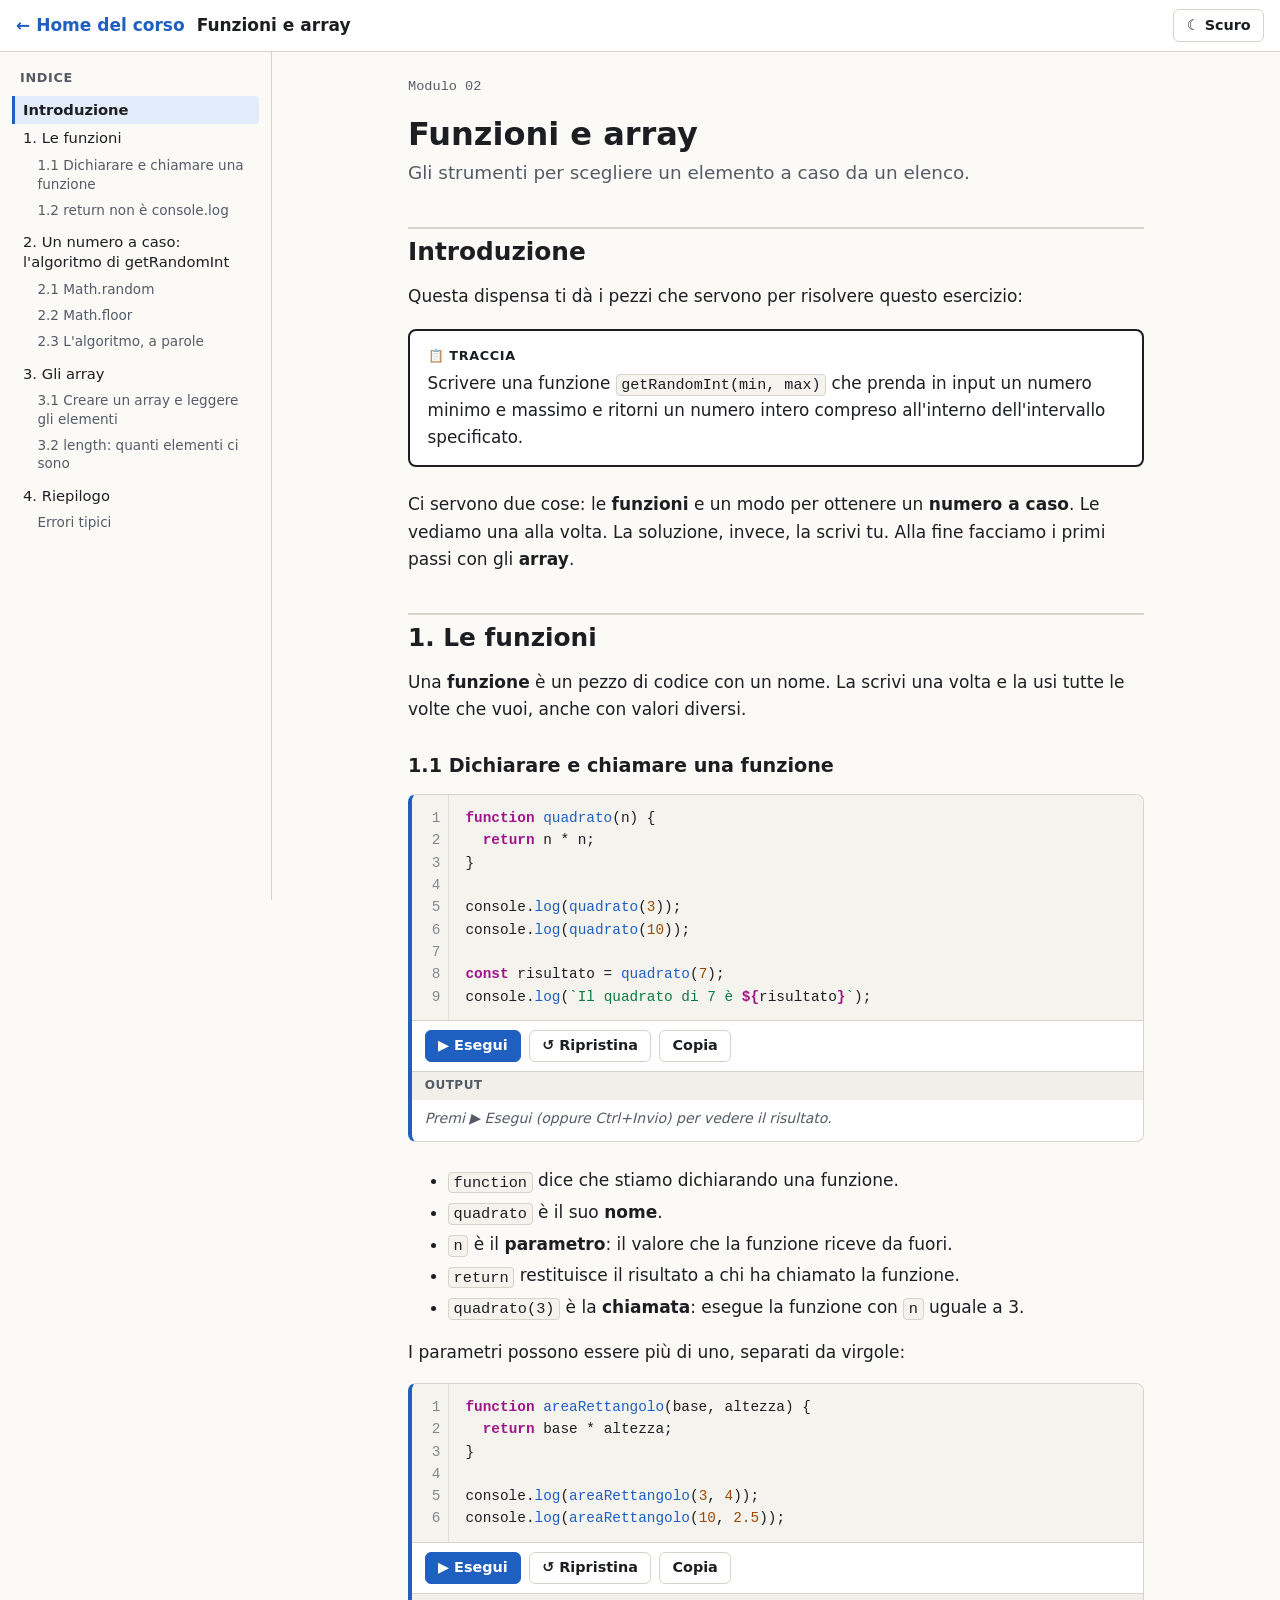
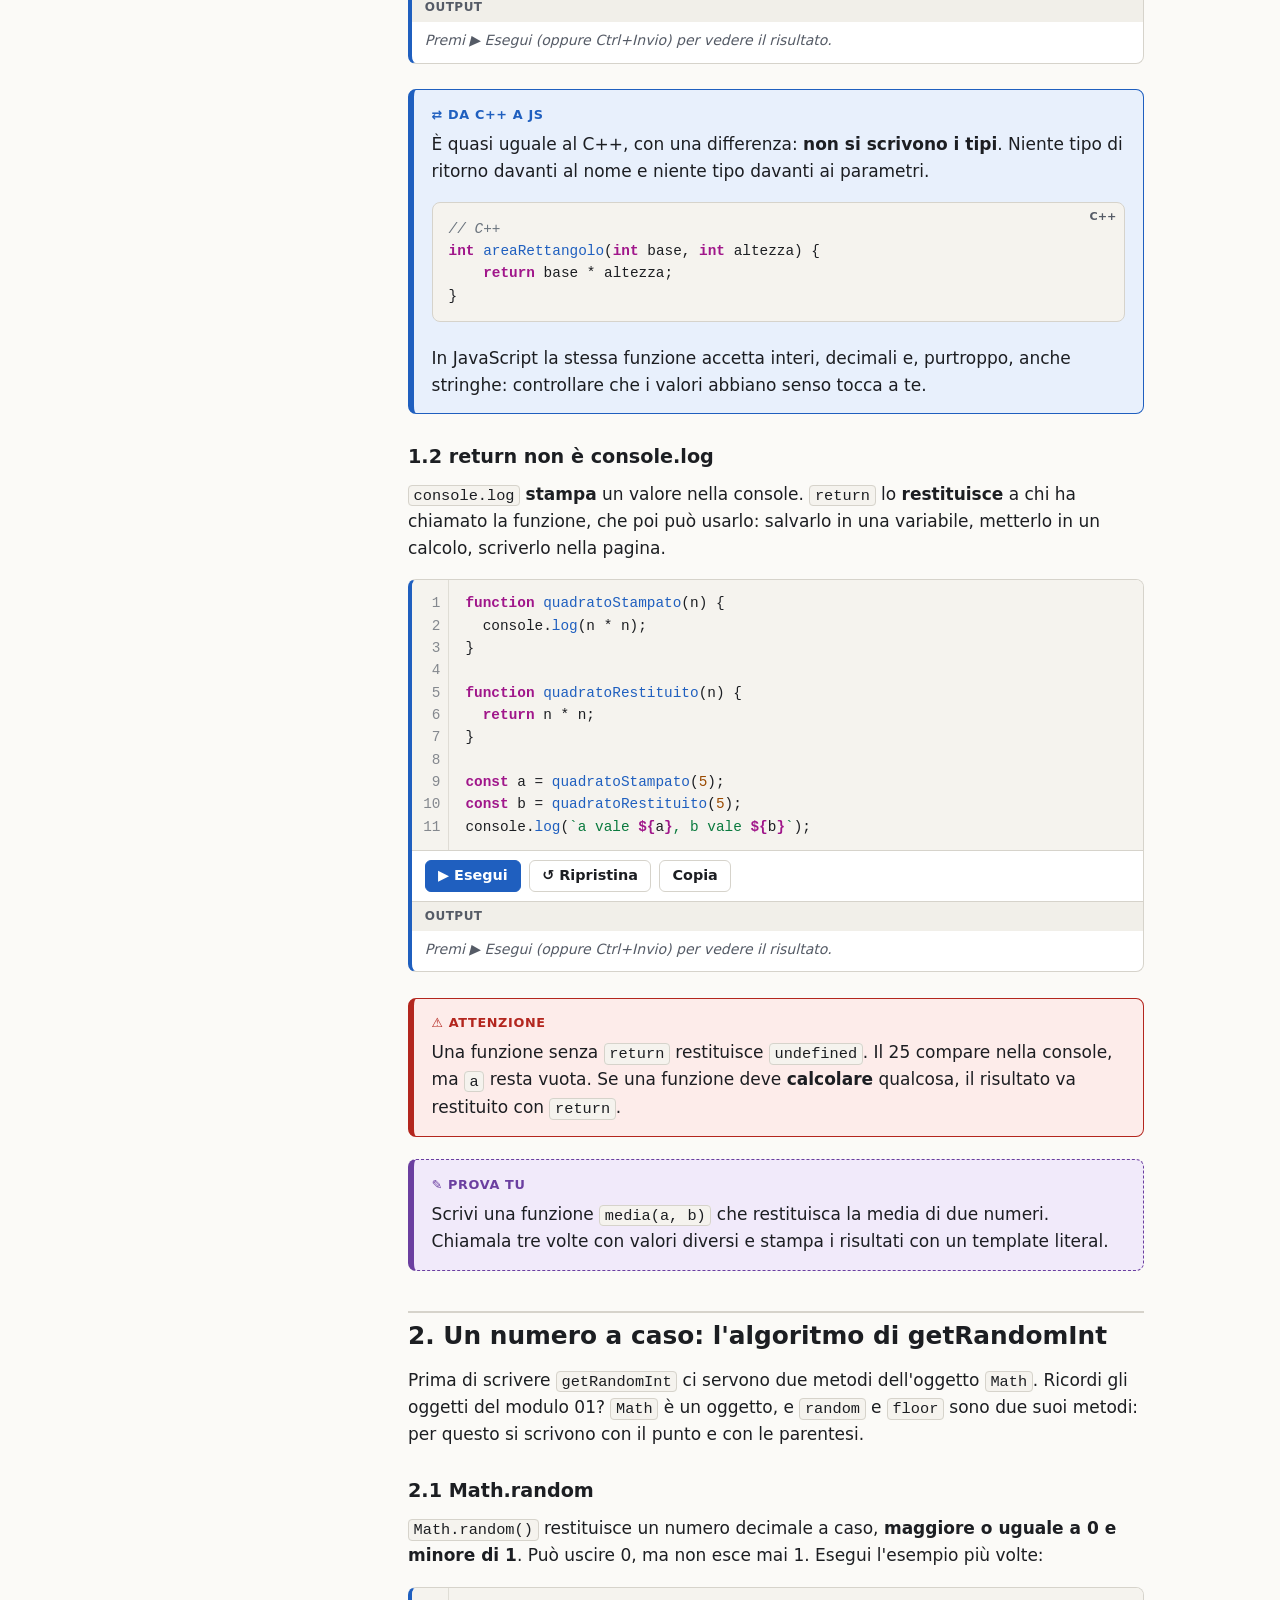
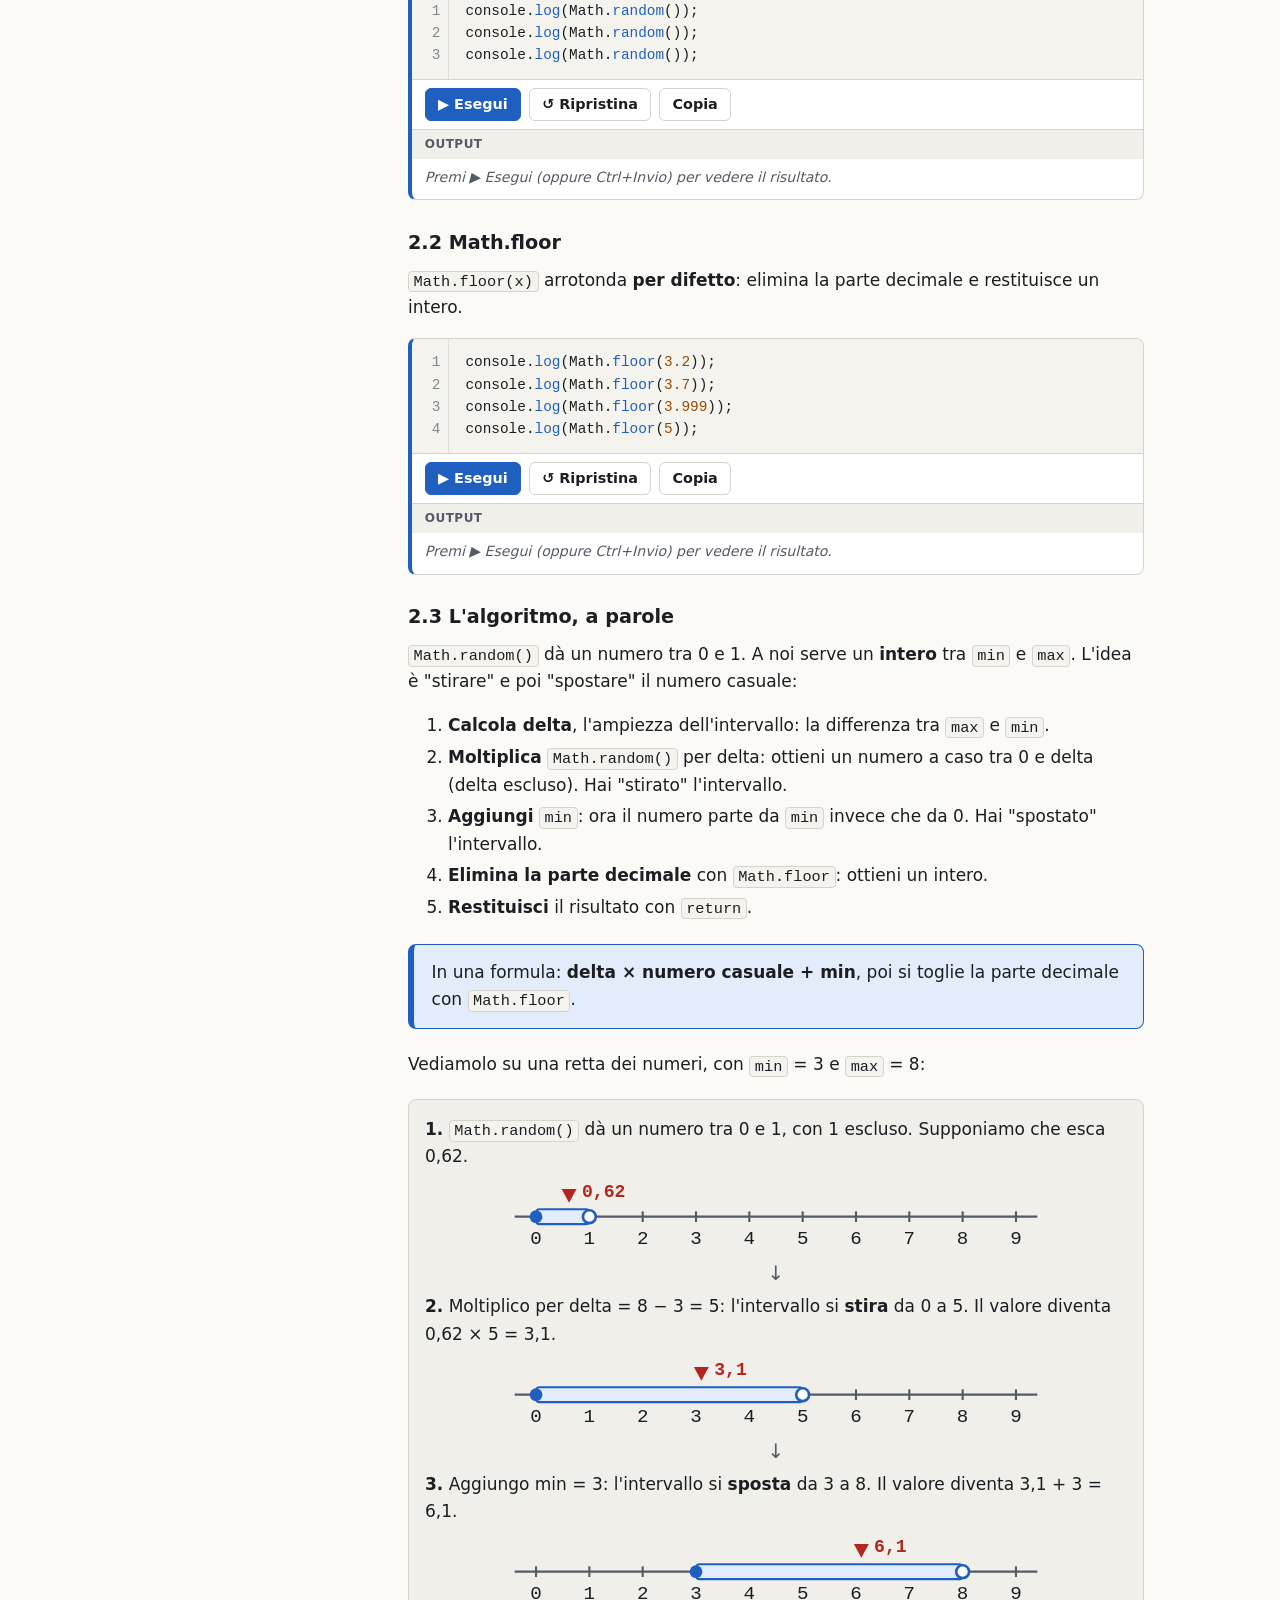
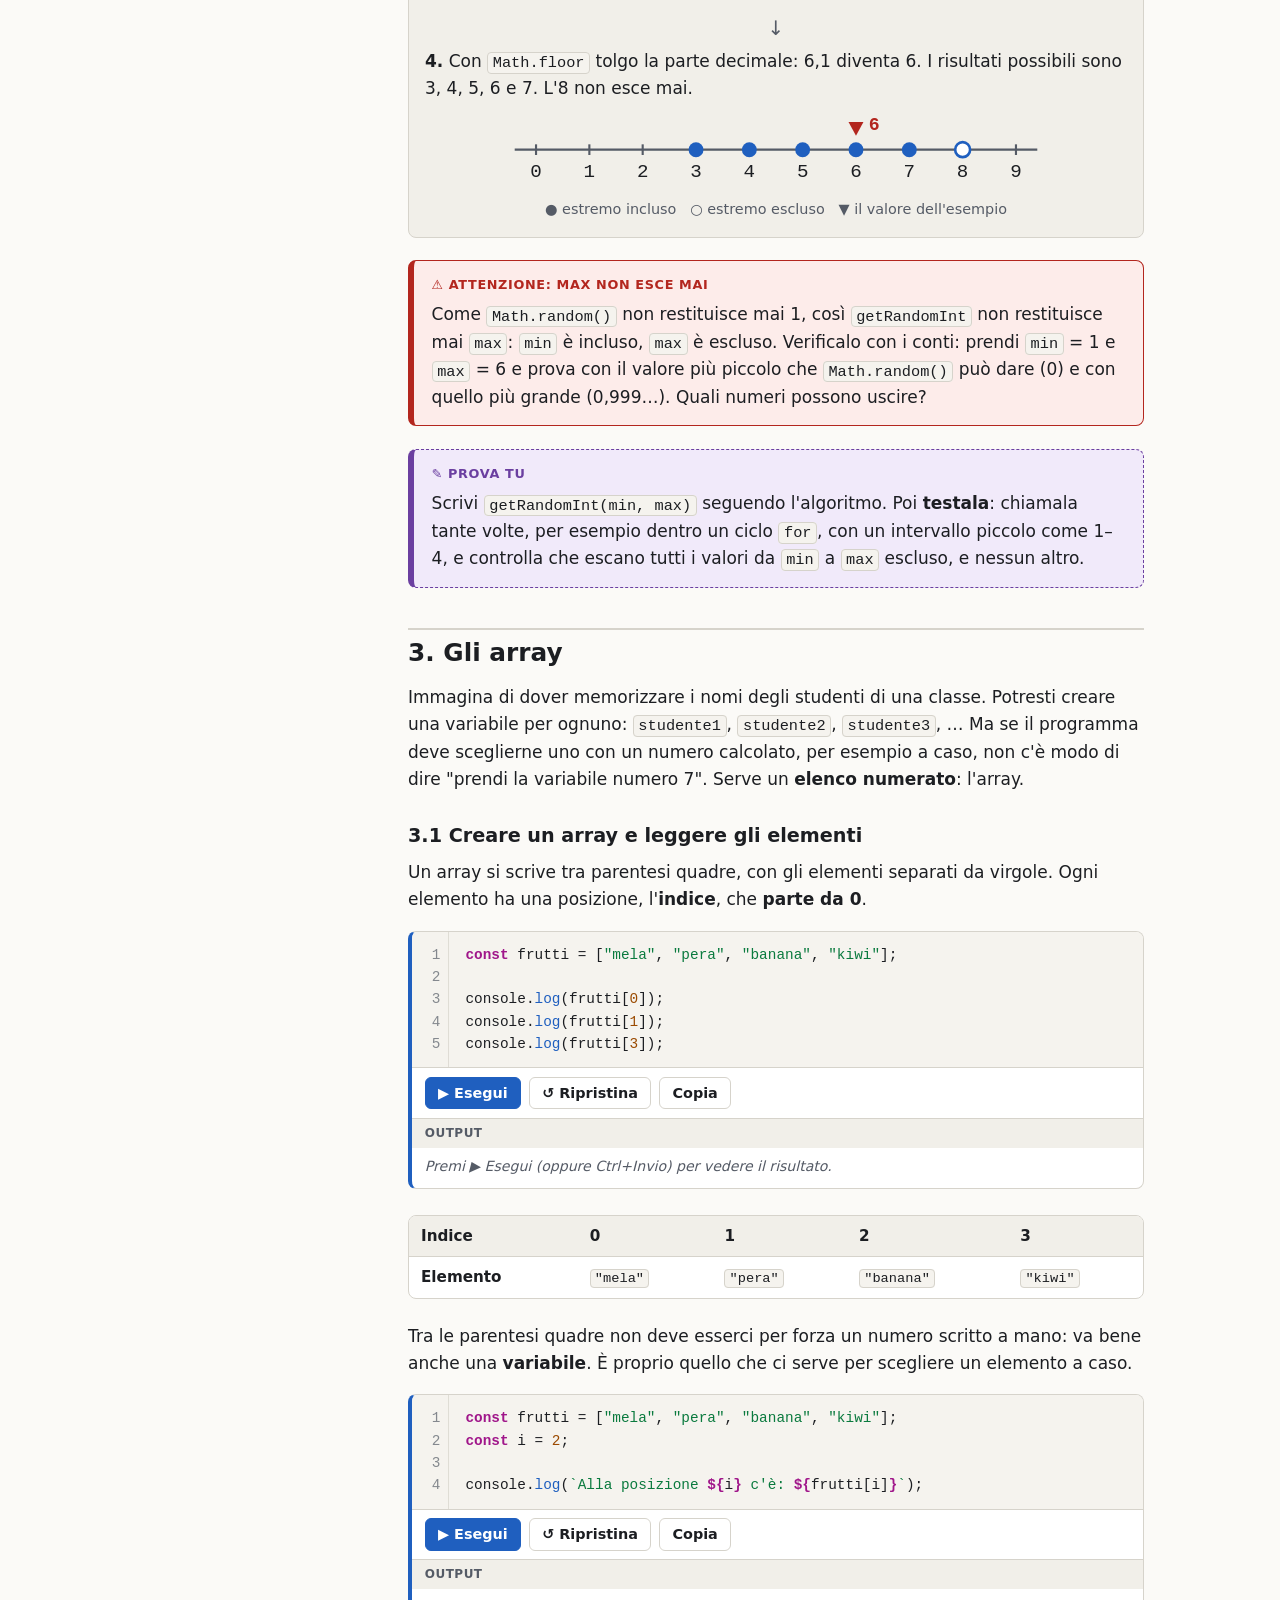
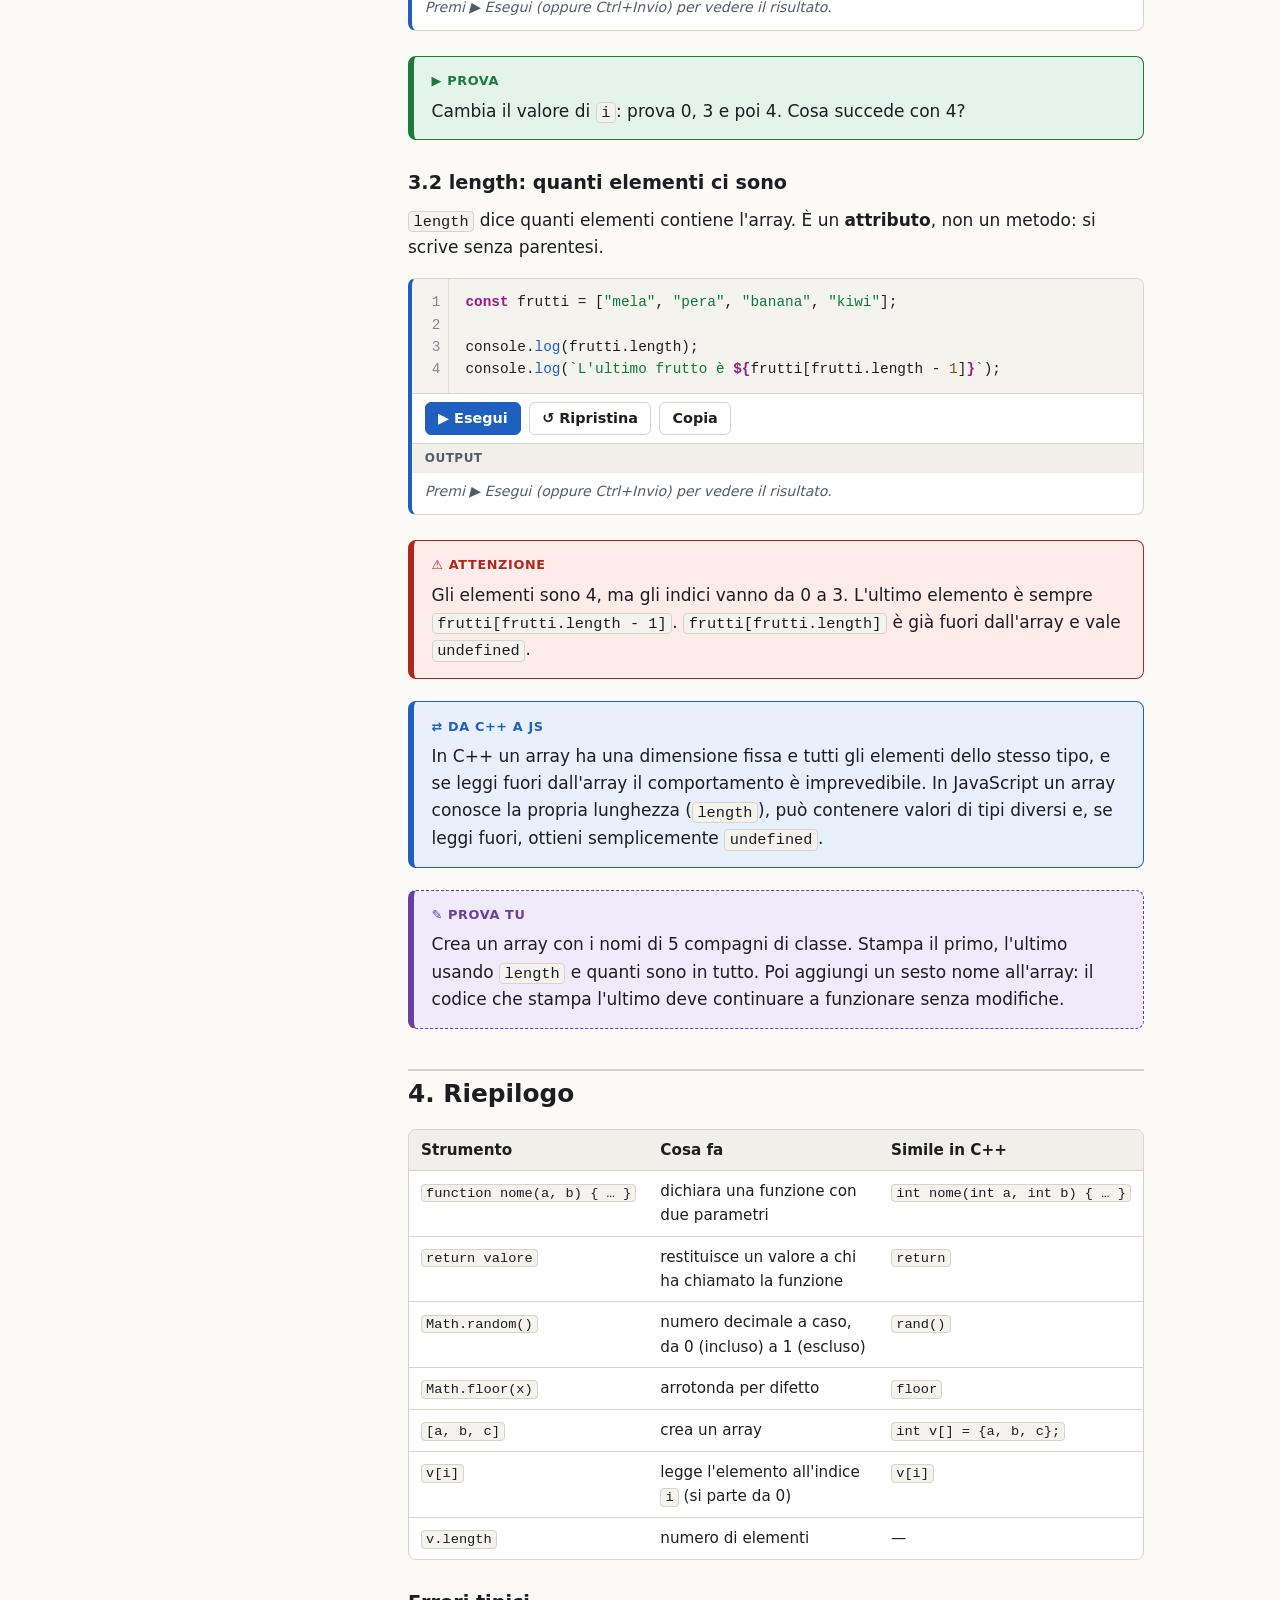
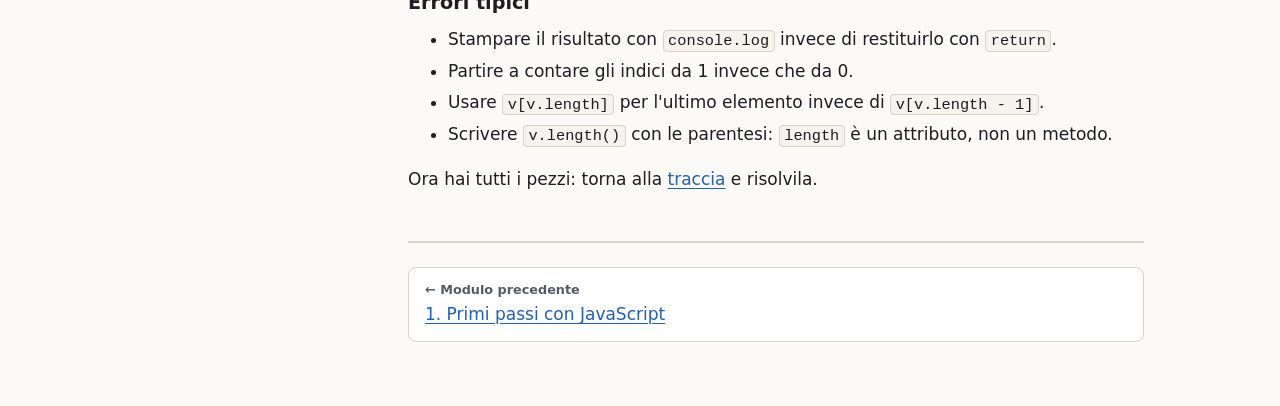
==== commit cd0c8c31: "Modulo 02: introduzione agli array più generica Co-Authored-By: Claude Opus 5.5 (1M context) <norepl" ====
--- a/moduli/02-funzioni-array/index.html
+++ b/moduli/02-funzioni-array/index.html
@@ -285,7 +285,7 @@
       <section>
         <h2 id="s3">3. Gli array</h2>
 
-        <p>Immagina di dover gestire 10 indirizzi di immagini. Potresti creare 10 variabili, <code>url1</code>, <code>url2</code>, …, <code>url10</code>. Ma con un numero a caso come 7 non c'è modo di dire "prendi la variabile numero 7". Serve un <strong>elenco numerato</strong>: l'array.</p>
+        <p>Immagina di dover memorizzare i nomi degli studenti di una classe. Potresti creare una variabile per ognuno: <code>studente1</code>, <code>studente2</code>, <code>studente3</code>, … Ma se il programma deve sceglierne uno con un numero calcolato, per esempio a caso, non c'è modo di dire "prendi la variabile numero 7". Serve un <strong>elenco numerato</strong>: l'array.</p>
 
         <h3 id="s3-1">3.1 Creare un array e leggere gli elementi</h3>
 
